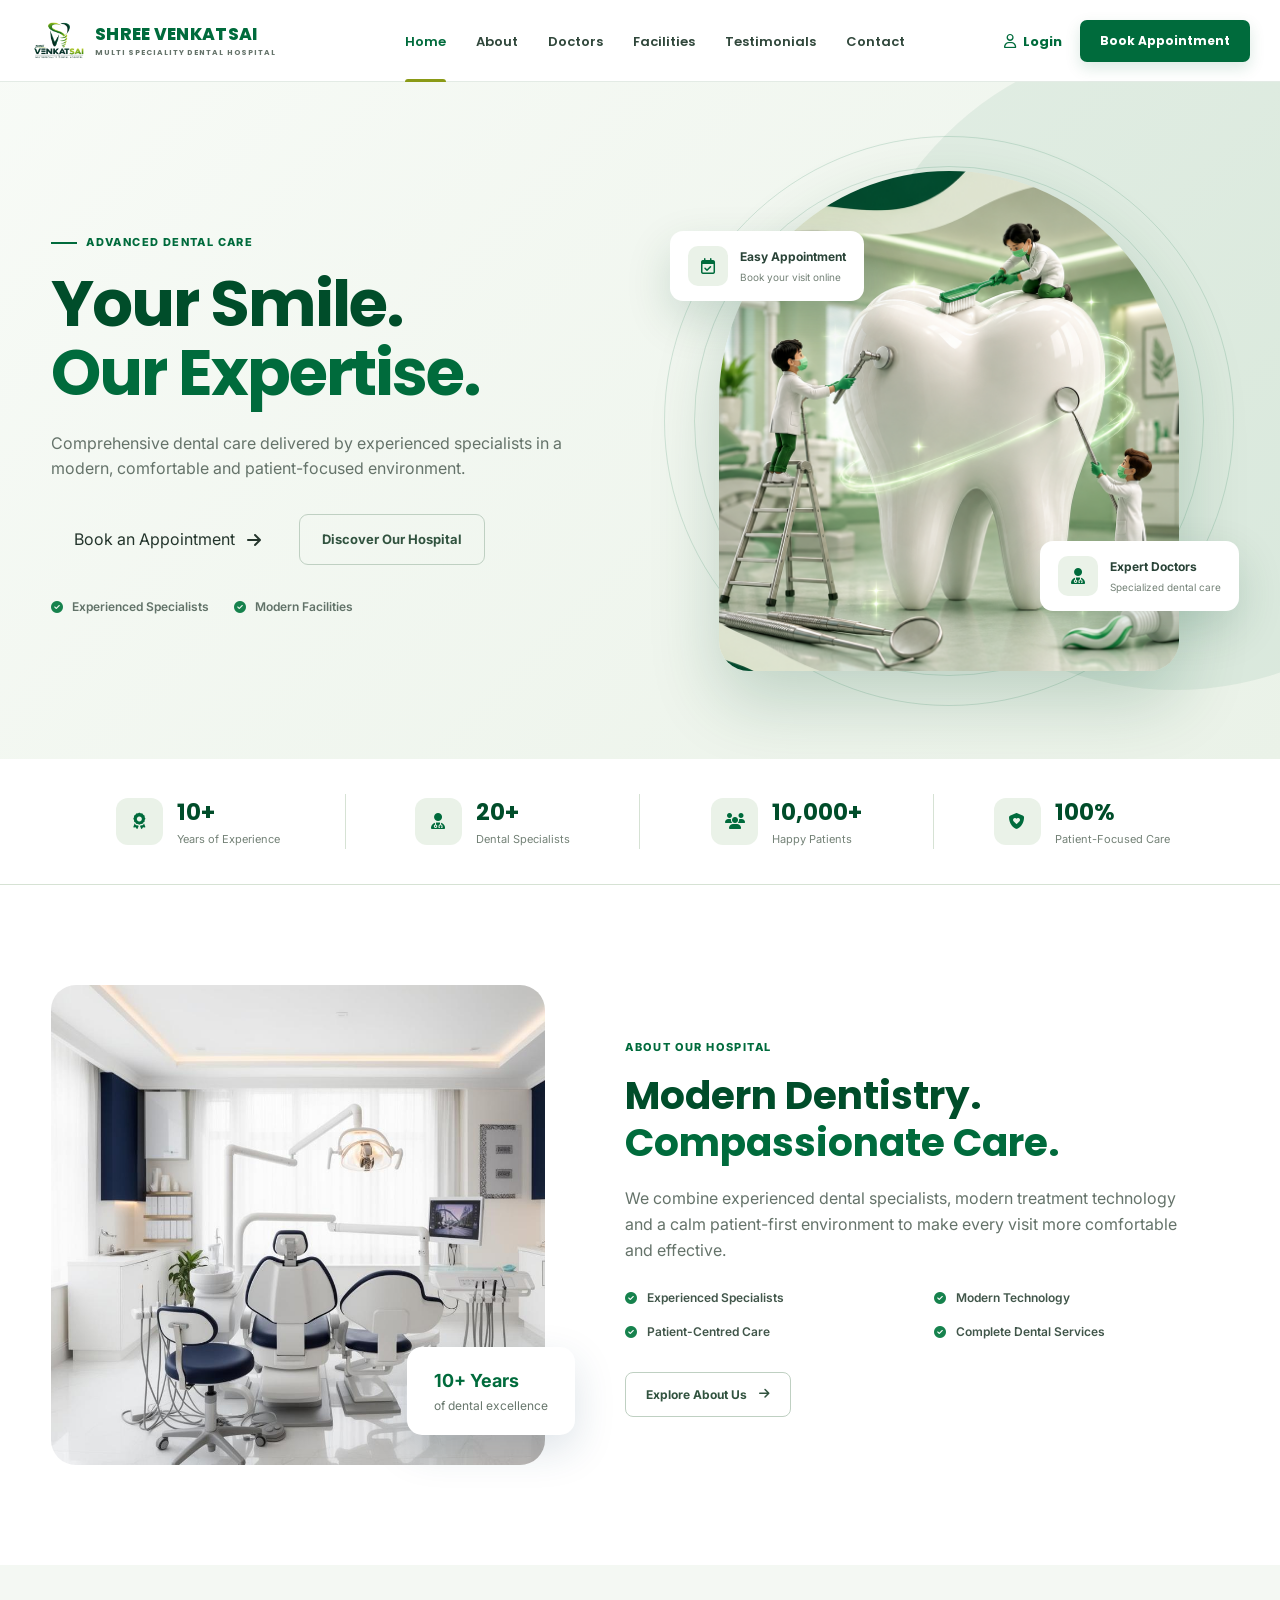
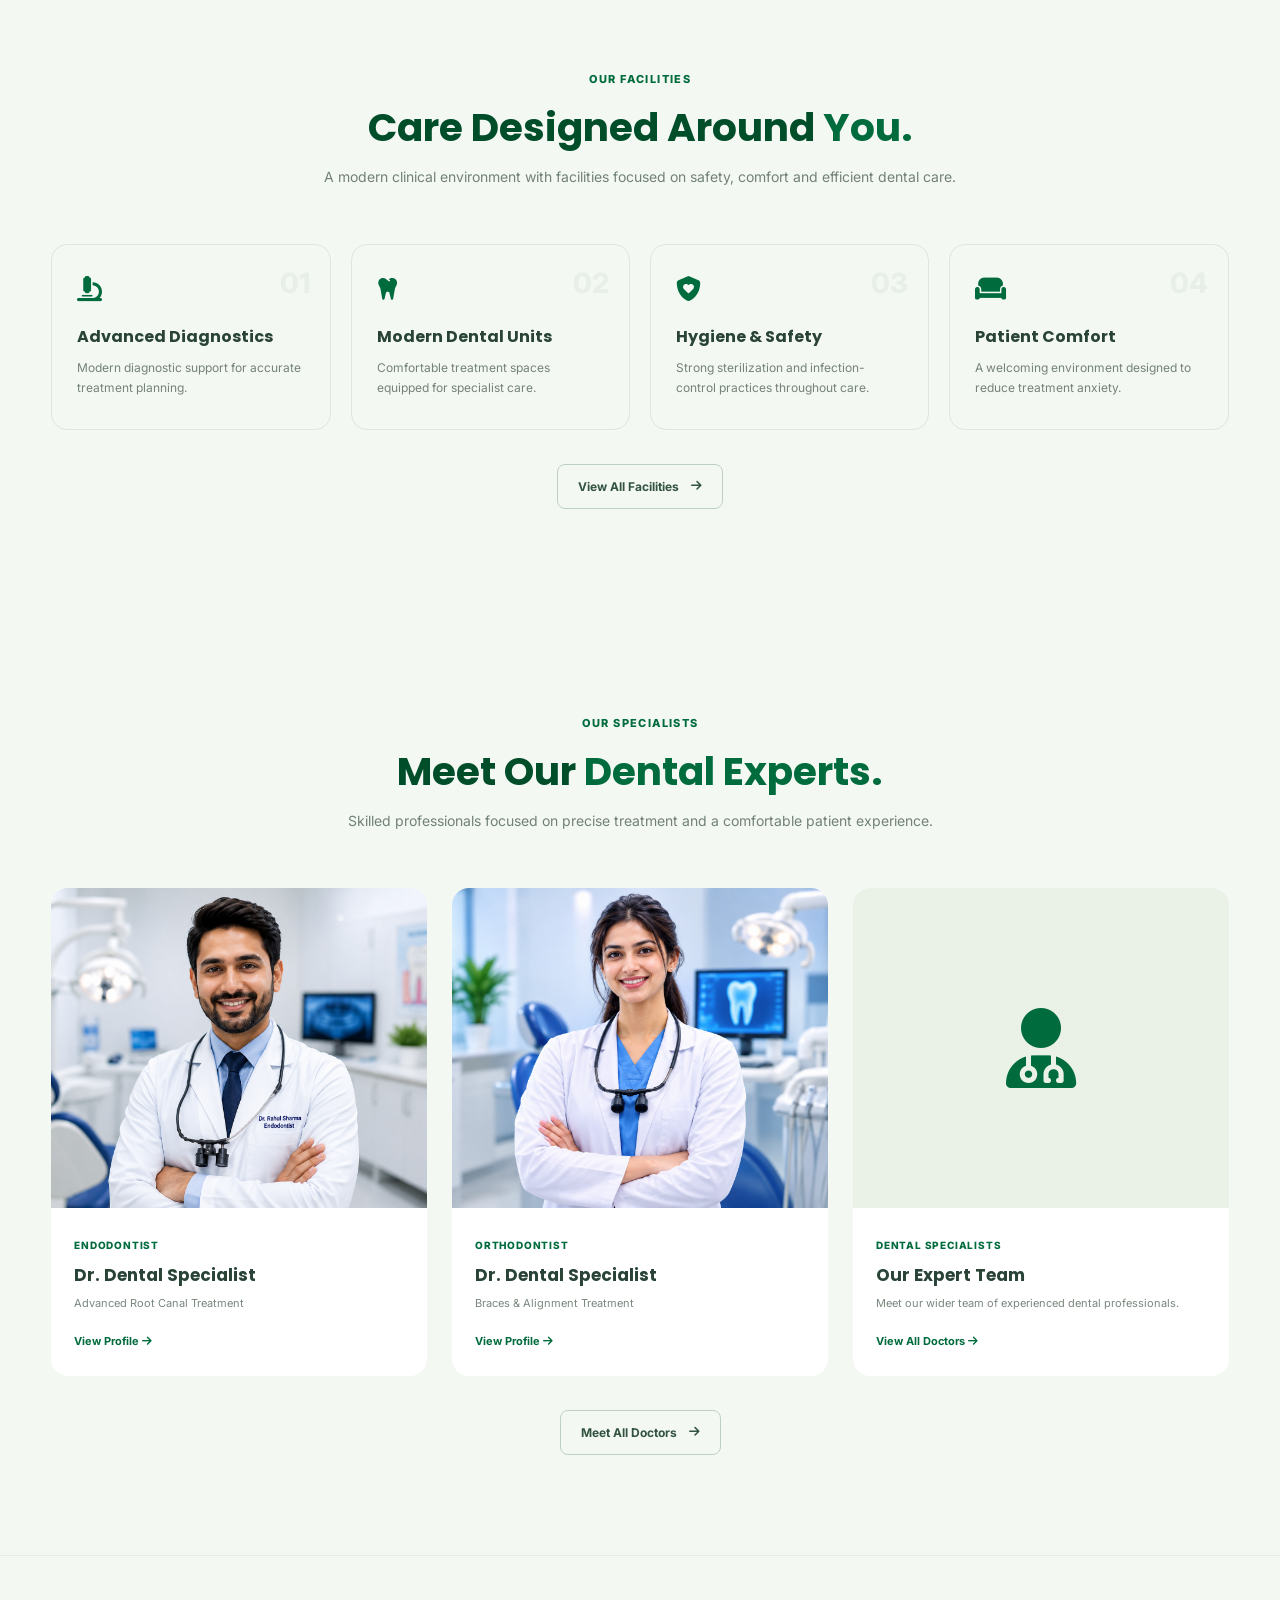
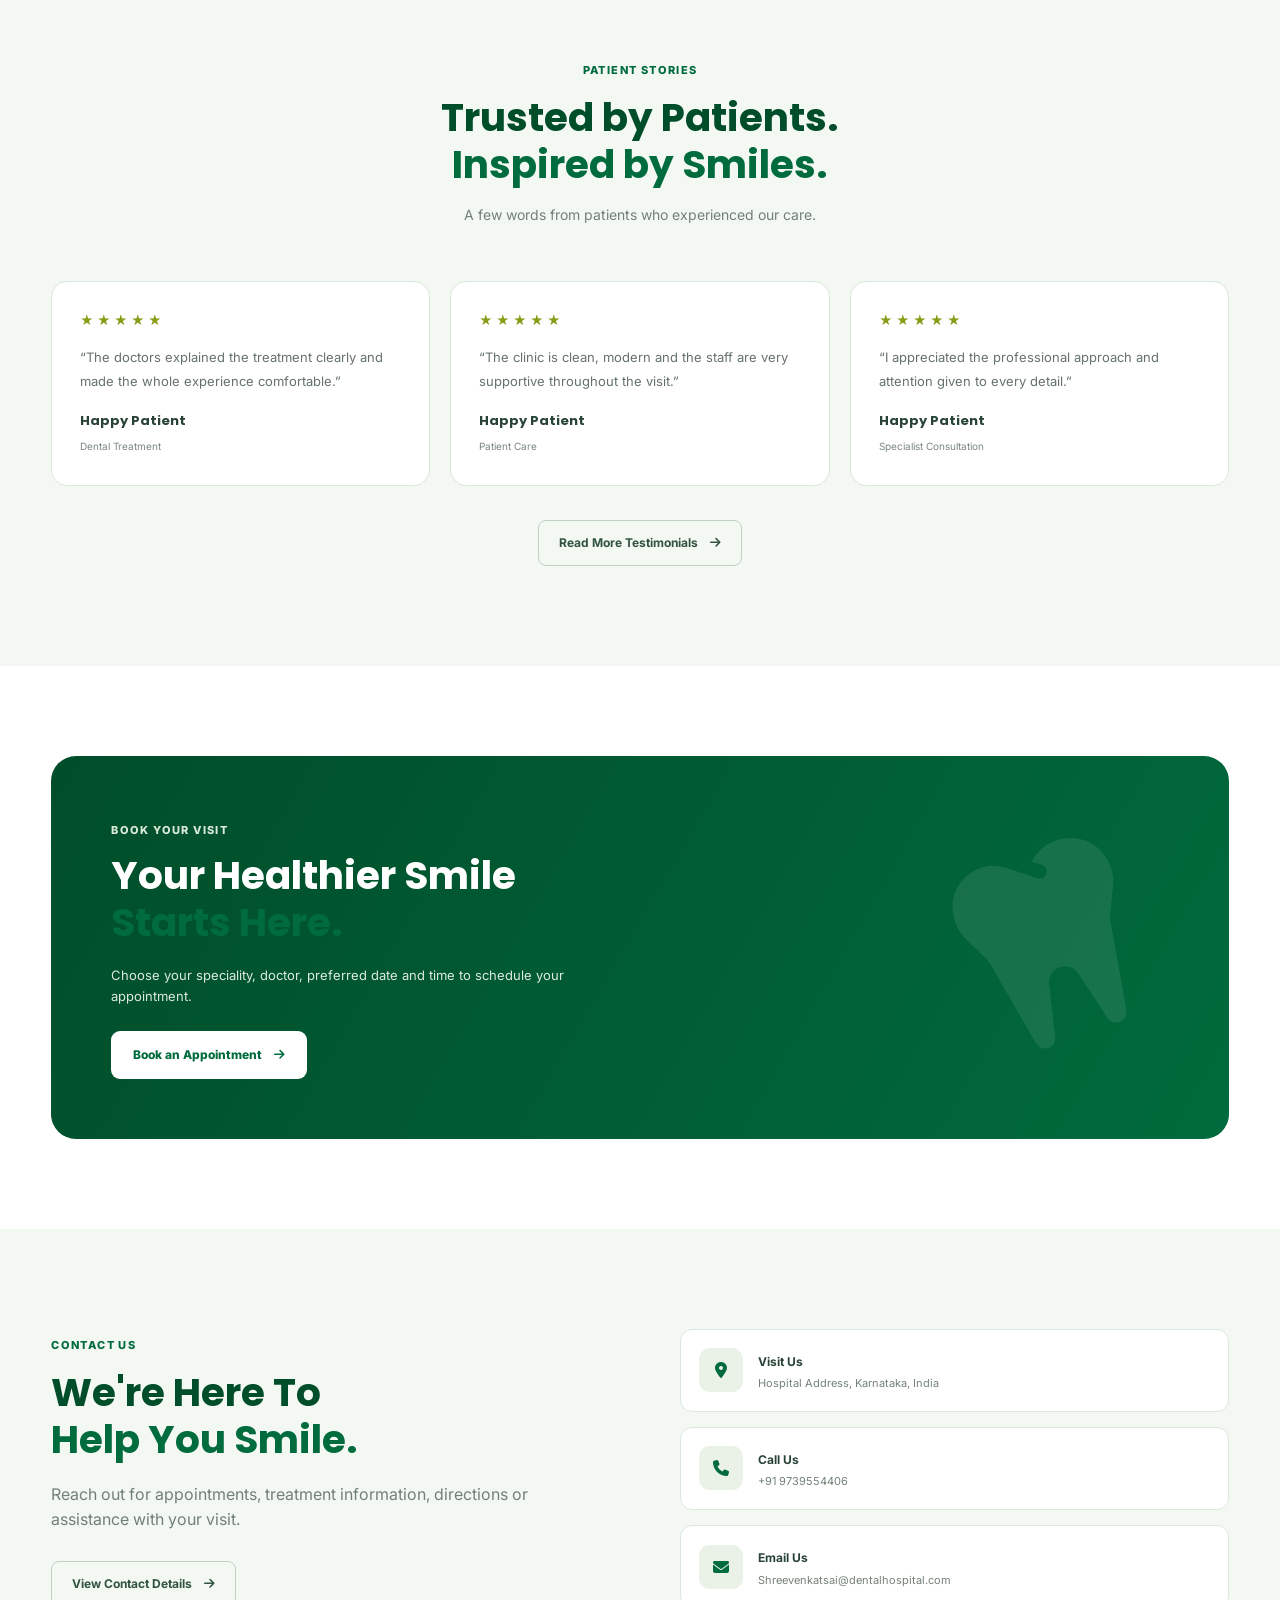
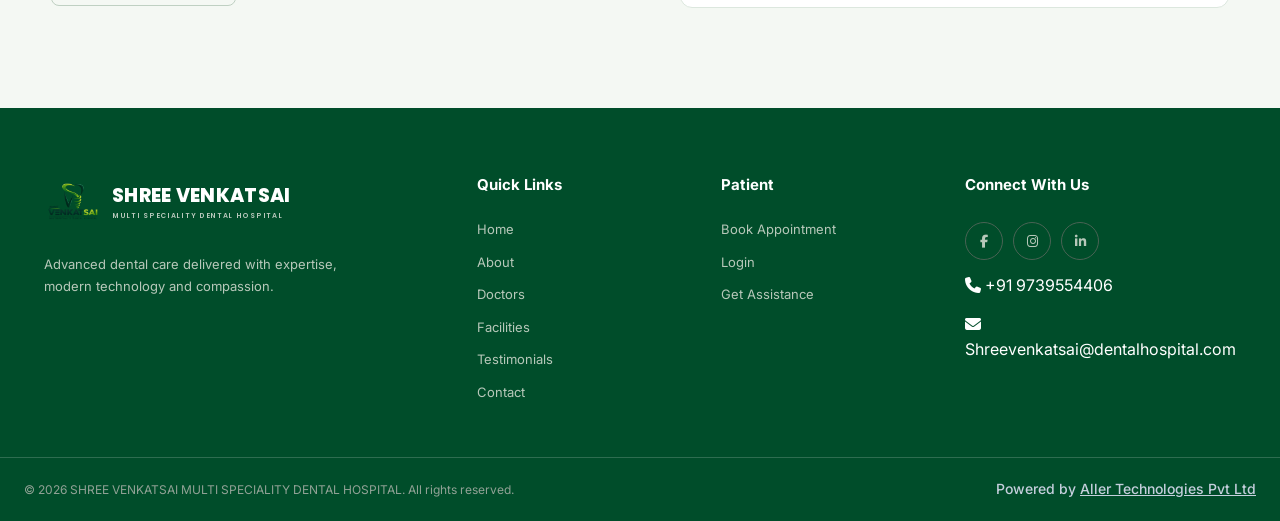
==== html/index.html @ 3d4d2334 "frontend" ====
<!DOCTYPE html>
<html lang="en">
<head>
    <meta charset="UTF-8">
    <meta name="viewport" content="width=device-width, initial-scale=1.0">
    <meta name="description" content="Shree Venkatsai Multi Speciality Dental Hospital — advanced, compassionate dental care for every smile.">
    <title>Home | Shree Venkatsai Multi Speciality Dental Hospital</title>
    <link rel="preconnect" href="https://fonts.googleapis.com">
    <link rel="preconnect" href="https://fonts.gstatic.com" crossorigin>
    <link href="https://fonts.googleapis.com/css2?family=Inter:wght@400;500;600;700;800&family=Poppins:wght@500;600;700;800&display=swap" rel="stylesheet">
    <link rel="stylesheet" href="https://cdnjs.cloudflare.com/ajax/libs/font-awesome/6.5.2/css/all.min.css">
    <link rel="stylesheet" href="../css/style.css">
    <link rel="stylesheet" href="../css/home-enhancements.css">
</head>
<body>
<header class="header" id="header">  
    <div class="container nav-container">
        <a href="index.html#home" class="logo" aria-label="Shree Venkatsai Dental Hospital home">
            <img src="../assets/logo.jpg" alt="Shree Venkatsai Multi Speciality Dental Hospital logo">
        </a>
        <div class="logo-text">
            <span>SHREE VENKATSAI</span>
            <small>MULTI SPECIALITY DENTAL HOSPITAL</small>
        </div>

        <nav class="navbar" id="navbar" aria-label="Main navigation">
            <a href="index.html#home" class="nav-link">Home</a>
            <a href="about.html" class="nav-link">About</a>
            <a href="doctors.html" class="nav-link">Doctors</a>
            <a href="facilities.html" class="nav-link">Facilities</a>
            <a href="testimonials.html" class="nav-link">Testimonials</a>
            <a href="contact.html" class="nav-link">Contact</a>
        </nav>

        <div class="nav-actions">
            <a href="../login page/login.html" class="patient-login">
                <i class="fa-regular fa-user"></i> Login
            </a>
            <a href="../book-appointment/book-appointment.html" class="nav-btn">Book Appointment</a>
        </div>

        <button class="menu-btn" id="menuBtn" type="button" aria-label="Open navigation menu" aria-expanded="false" aria-controls="navbar">
            <i class="fa-solid fa-bars"></i>
        </button>
    </div>
</header>

<main>
    <section class="hero" id="home">
        <div class="hero-background"></div>
        <div class="container hero-container">
            <div class="hero-content">
                <div class="hero-tag"><span></span> Advanced Dental Care</div>
                <h1>Your Smile.<br><span>Our Expertise.</span></h1>
                <p>Comprehensive dental care delivered by experienced specialists in a modern, comfortable and patient-focused environment.</p>
                <div class="hero-buttons">
                    <a href="../book-appointment/book-appointment.html" class="primary-btn">Book an Appointment <i class="fa-solid fa-arrow-right"></i></a>
                    <a href="about.html" class="secondary-btn">Discover Our Hospital</a>
                </div>
                <div class="hero-trust">
                    <div class="trust-item"><i class="fa-solid fa-circle-check"></i> Experienced Specialists</div>
                    <div class="trust-item"><i class="fa-solid fa-circle-check"></i> Modern Facilities</div>
                </div>
            </div>
            <div class="hero-visual">
                <div class="hero-image"><img src="../assets/dental-hero.jpg" alt="Modern dental care at Shree Venkatsai Dental Hospital"></div>
                <div class="floating-card appointment-card"><div class="floating-icon"><i class="fa-regular fa-calendar-check"></i></div><div><strong>Easy Appointment</strong><span>Book your visit online</span></div></div>
                <div class="floating-card specialist-card"><div class="doctor-mini"><i class="fa-solid fa-user-doctor"></i></div><div><strong>Expert Doctors</strong><span>Specialized dental care</span></div></div>
                <div class="hero-circle circle-one"></div><div class="hero-circle circle-two"></div>
            </div>
        </div>
    </section>

    <section class="stats" aria-label="Hospital highlights">
        <div class="container stats-container">
            <div class="stat-box"><div class="stat-icon"><i class="fa-solid fa-award"></i></div><div><h3><span class="counter" data-target="10">0</span>+</h3><p>Years of Experience</p></div></div>
            <div class="stat-box"><div class="stat-icon"><i class="fa-solid fa-user-doctor"></i></div><div><h3><span class="counter" data-target="20">0</span>+</h3><p>Dental Specialists</p></div></div>
            <div class="stat-box"><div class="stat-icon"><i class="fa-solid fa-users"></i></div><div><h3><span class="counter" data-target="10000">0</span>+</h3><p>Happy Patients</p></div></div>
            <div class="stat-box"><div class="stat-icon"><i class="fa-solid fa-shield-heart"></i></div><div><h3>100%</h3><p>Patient-Focused Care</p></div></div>
        </div>
    </section>

    <section class="section home-about-preview">
        <div class="container about-grid">
            <div class="about-image"><img src="../assets/dental-about.jpg" alt="Dental hospital care and treatment"><div class="experience-card"><strong>10+ Years</strong><span>of dental excellence</span></div></div>
            <div class="about-content">
                <span class="section-label">ABOUT OUR HOSPITAL</span>
                <h2>Modern Dentistry.<br><span>Compassionate Care.</span></h2>
                <p>We combine experienced dental specialists, modern treatment technology and a calm patient-first environment to make every visit more comfortable and effective.</p>
                <div class="about-points"><div><i class="fa-solid fa-circle-check"></i> Experienced Specialists</div><div><i class="fa-solid fa-circle-check"></i> Modern Technology</div><div><i class="fa-solid fa-circle-check"></i> Patient-Centred Care</div><div><i class="fa-solid fa-circle-check"></i> Complete Dental Services</div></div>
                <a href="about.html" class="outline-btn">Explore About Us <i class="fa-solid fa-arrow-right"></i></a>
            </div>
        </div>
    </section>

    <section class="section home-facilities-preview" id="facilities-preview">
        <div class="container">
            <div class="section-heading"><span class="section-label">OUR FACILITIES</span><h2>Care Designed Around <span>You.</span></h2><p>A modern clinical environment with facilities focused on safety, comfort and efficient dental care.</p></div>
            <div class="why-grid">
                <article class="why-card"><i class="fa-solid fa-microscope"></i><span class="why-number">01</span><h3>Advanced Diagnostics</h3><p>Modern diagnostic support for accurate treatment planning.</p></article>
                <article class="why-card"><i class="fa-solid fa-tooth"></i><span class="why-number">02</span><h3>Modern Dental Units</h3><p>Comfortable treatment spaces equipped for specialist care.</p></article>
                <article class="why-card"><i class="fa-solid fa-shield-heart"></i><span class="why-number">03</span><h3>Hygiene & Safety</h3><p>Strong sterilization and infection-control practices throughout care.</p></article>
                <article class="why-card"><i class="fa-solid fa-couch"></i><span class="why-number">04</span><h3>Patient Comfort</h3><p>A welcoming environment designed to reduce treatment anxiety.</p></article>
            </div>
            <div class="home-section-action"><a href="facilities.html" class="outline-btn">View All Facilities <i class="fa-solid fa-arrow-right"></i></a></div>
        </div>
    </section>

    <section class="section doctors" id="doctors">
        <div class="container">
            <div class="section-heading"><span class="section-label">OUR SPECIALISTS</span><h2>Meet Our <span>Dental Experts.</span></h2><p>Skilled professionals focused on precise treatment and a comfortable patient experience.</p></div>
            <div class="doctor-grid">
                <article class="doctor-card"><div class="doctor-image"><img src="../assets/doctor-1.jpg11.png" alt="Dental specialist"></div><div class="doctor-info"><span>Endodontist</span><h3>Dr. Dental Specialist</h3><p>Advanced Root Canal Treatment</p><a href="doctors.html">View Profile <i class="fa-solid fa-arrow-right"></i></a></div></article>
                <article class="doctor-card"><div class="doctor-image"><img src="../assets/doctor-22.jpg" alt="Orthodontic specialist"></div><div class="doctor-info"><span>Orthodontist</span><h3>Dr. Dental Specialist</h3><p>Braces & Alignment Treatment</p><a href="doctors.html">View Profile <i class="fa-solid fa-arrow-right"></i></a></div></article>
                <article class="doctor-card doctor-placeholder"><div class="placeholder-icon"><i class="fa-solid fa-user-doctor"></i></div><div class="doctor-info"><span>Dental Specialists</span><h3>Our Expert Team</h3><p>Meet our wider team of experienced dental professionals.</p><a href="doctors.html">View All Doctors <i class="fa-solid fa-arrow-right"></i></a></div></article>
            </div>
            <div class="home-section-action"><a href="doctors.html" class="outline-btn">Meet All Doctors <i class="fa-solid fa-arrow-right"></i></a></div>
        </div>
    </section>

    <section class="section home-testimonials-preview">
        <div class="container">
            <div class="section-heading"><span class="section-label">PATIENT STORIES</span><h2>Trusted by Patients.<br><span>Inspired by Smiles.</span></h2><p>A few words from patients who experienced our care.</p></div>
            <div class="testimonial-preview-grid">
                <article class="testimonial-preview-card"><div class="stars">★★★★★</div><p>“The doctors explained the treatment clearly and made the whole experience comfortable.”</p><strong>Happy Patient</strong><span>Dental Treatment</span></article>
                <article class="testimonial-preview-card"><div class="stars">★★★★★</div><p>“The clinic is clean, modern and the staff are very supportive throughout the visit.”</p><strong>Happy Patient</strong><span>Patient Care</span></article>
                <article class="testimonial-preview-card"><div class="stars">★★★★★</div><p>“I appreciated the professional approach and attention given to every detail.”</p><strong>Happy Patient</strong><span>Specialist Consultation</span></article>
            </div>
            <div class="home-section-action"><a href="testimonials.html" class="outline-btn">Read More Testimonials <i class="fa-solid fa-arrow-right"></i></a></div>
        </div>
    </section>

    <section class="appointment section">
        <div class="container"><div class="appointment-box"><div class="appointment-content"><span class="section-label">BOOK YOUR VISIT</span><h2>Your Healthier Smile<br><span>Starts Here.</span></h2><p>Choose your speciality, doctor, preferred date and time to schedule your appointment.</p><a href="../book-appointment/book-appointment.html" class="white-btn">Book an Appointment <i class="fa-solid fa-arrow-right"></i></a></div><div class="appointment-decoration"><i class="fa-solid fa-tooth"></i></div></div></div>
    </section>

    <section class="section contact" id="contact-preview">
        <div class="container contact-grid">
            <div><span class="section-label">CONTACT US</span><h2>We're Here To<br><span>Help You Smile.</span></h2><p>Reach out for appointments, treatment information, directions or assistance with your visit.</p><a href="contact.html" class="outline-btn contact-preview-btn">View Contact Details <i class="fa-solid fa-arrow-right"></i></a></div>
            <div class="contact-details">
                <div class="contact-item"><div class="contact-icon"><i class="fa-solid fa-location-dot"></i></div><div><strong>Visit Us</strong><p>Hospital Address, Karnataka, India</p></div></div>
                <div class="contact-item"><div class="contact-icon"><i class="fa-solid fa-phone"></i></div><div><strong>Call Us</strong><p>+91 9739554406</p></div></div>
                <div class="contact-item"><div class="contact-icon"><i class="fa-solid fa-envelope"></i></div><div><strong>Email Us</strong><p>Shreevenkatsai@dentalhospital.com</p></div></div>
            </div>
        </div>
    </section>
</main>
<footer class="footer">
    <div class="container footer-grid">
        <div class="footer-brand">
            <div class="logo footer-logo">
                <img src="../assets/logo.jpg" alt="Shree Venkatsai Dental Hospital logo">
                <div class="logo-text">
                    <span>SHREE VENKATSAI</span>
                    <small>MULTI SPECIALITY DENTAL HOSPITAL</small>
                </div>
            </div>
            <p>Advanced dental care delivered with expertise, modern technology and compassion.</p>
        </div>

        <div class="footer-links">
            <h4>Quick Links</h4>
            <a href="index.html#home">Home</a>
            <a href="about.html">About</a>
            <a href="doctors.html">Doctors</a>
            <a href="facilities.html">Facilities</a>
            <a href="testimonials.html">Testimonials</a>
            <a href="contact.html">Contact</a>
        </div>

        <div class="footer-links">
            <h4>Patient</h4>
            <a href="../book-appointment/book-appointment.html">Book Appointment</a>
            <a href="../login page/login.html">Login</a>
            <!-- <a href="../patient_index/patient_index.html">Patient Portal</a> -->
            <a href="contact.html">Get Assistance</a>
        </div>

        <div class="footer-links">
            <h4>Connect With Us</h4>
            <div class="social-links">
                <a href="https://www.facebook.com/DentalClinicGulbarga/" aria-label="Facebook"><i class="fa-brands fa-facebook-f"></i></a>
                <a href="#" aria-label="Instagram"><i class="fa-brands fa-instagram"></i></a>
                <a href="#" aria-label="LinkedIn"><i class="fa-brands fa-linkedin-in"></i></a>
            </div>
            <p class="footer-contact-note"><i class="fa-solid fa-phone"></i> +91 9739554406  </p>
            <p class="footer-contact-note"><i class="fa-solid fa-envelope"></i> Shreevenkatsai@dentalhospital.com</p>
        </div>
    </div>

    <div class="footer-bottom">
        <p>© 2026 SHREE VENKATSAI MULTI SPECIALITY DENTAL HOSPITAL. All rights reserved.</p>
        <span class="powered-by"> Powered by <a href="https://www.aller.in/" ><u>Aller Technologies Pvt Ltd</u></a>  </span>
    </div>
</footer>
<script src="../js/script.js"></script>
</body>
</html>
---- css/style.css ----
/* =====================================================
   ODSMART CLIENT BRAND COLORS
   Based on the supplied hospital brochure
===================================================== */

:root {
    --primary-green: #006B3C;
    --dark-green: #004D2A;
    --medium-green: #16824D;

    --olive-green: #8A9A16;
    --light-green: #B7CDB5;
    --mint-green: #EAF2E8;

    --maroon: #9E3A3A;
    --dark-maroon: #7F2E2E;

    --white: #FFFFFF;
    --off-white: #F8FBF7;

    --text-dark: #24352C;
    --text-gray: #65736A;
    --border-green: #D6E2D4;
}

/* =========================
   RESET
========================= */

* {
    margin: 0;
    padding: 0;
    box-sizing: border-box;
}

html {
    scroll-behavior: smooth;
}

body {
    font-family: "Inter", sans-serif;
    color: #24352C;
    background: #FFFFFF;
    line-height: 1.6;
}

a {
    text-decoration: none;
    color: inherit;
}

img {
    width: 100%;
    display: block;
}

.container {
    width: min(1180px, 92%);
    margin: auto;
}

.section {
    padding: 100px 0;
}

/* =====================================================
   COMMON HEADER / NAVBAR
   Keep this section identical across ALL pages.
===================================================== */

.header {
    position: fixed;
    top: 0;
    left: 0;
    width: 100%;
    height: 82px;
    background: #ffffff;
    border-bottom: 1px solid #e3ebe5;
    z-index: 1000;
    transition: box-shadow 0.3s ease;
}

.header.scrolled {
    box-shadow: 0 8px 30px rgba(0, 77, 42, 0.10);
}

.nav-container {
    width: min(1400px, 100%);
    height: 82px;
    margin: 0 auto;
    padding: 0 30px;
    display: flex;
    align-items: center;
}

.logo {
    display: flex;
    align-items: center;
    flex-shrink: 0;
    margin: 0;
    padding: 0;
    text-decoration: none;
}

.logo img {
    width: 58px;
    height: 58px;
    object-fit: contain;
    display: block;
    margin: 0;
    padding: 0;
}

.logo-icon {
    width: 45px;
    height: 45px;
    border-radius: 13px;
    background: var(--primary-green);
    color: var(--white);
    display: flex;
    align-items: center;
    justify-content: center;
    font-size: 22px;
}

.logo-text {
    display: flex;
    flex-direction: column;
    justify-content: center;
    flex-shrink: 0;
    margin: 0 0 0 7px;
    padding: 0;
    line-height: 1;
}

.logo-text span {
    display: block;
    margin: 0;
    padding: 0;
    font-family: "Poppins", sans-serif;
    font-size: 17px;
    font-weight: 800;
    line-height: 1.1;
    letter-spacing: 0.3px;
    color: var(--primary-green);
    white-space: nowrap;
}

.logo-text small {
    display: block;
    margin: 5px 0 0;
    padding: 0;
    font-family: "Poppins", sans-serif;
    font-size: 7.5px;
    font-weight: 700;
    line-height: 1;
    letter-spacing: 0.9px;
    color: var(--text-gray);
    white-space: nowrap;
}

.navbar {
    display: flex;
    align-items: center;
    justify-content: center;
    flex: 1;
    min-width: 0;
    gap: 30px;
    margin-left: 55px;
}

.nav-link {
    position: relative;
    display: inline-flex;
    align-items: center;
    justify-content: center;
    height: 82px;
    margin: 0;
    padding: 0;
    font-family: "Poppins", sans-serif;
    font-size: 13px;
    font-weight: 600;
    line-height: 1;
    color: #30473B;
    text-decoration: none;
    white-space: nowrap;
    transition: color 0.25s ease;
}

.nav-link:hover,
.nav-link.active {
    color: var(--primary-green);
}

.nav-link.active::after {
    content: "";
    position: absolute;
    left: 0;
    right: 0;
    bottom: 0;
    height: 3px;
    background: var(--olive-green);
    border-radius: 5px 5px 0 0;
}

.nav-actions {
    display: flex;
    align-items: center;
    flex-shrink: 0;
    gap: 18px;
    margin-left: 25px;
}

.patient-login {
    display: inline-flex;
    align-items: center;
    justify-content: center;
    gap: 7px;
    margin: 0;
    padding: 0;
    font-family: "Poppins", sans-serif;
    font-size: 13px;
    font-weight: 700;
    line-height: 1;
    color: var(--primary-green);
    text-decoration: none;
    white-space: nowrap;
    transition: color 0.25s ease;
}

.patient-login i {
    margin: 0;
    font-size: 14px;
}

.patient-login:hover {
    color: var(--dark-green);
}

.nav-btn {
    display: inline-flex;
    align-items: center;
    justify-content: center;
    min-height: 42px;
    padding: 0 20px;
    border: none;
    border-radius: 7px;
    background: var(--primary-green);
    color: var(--white);
    font-family: "Poppins", sans-serif;
    font-size: 12px;
    font-weight: 700;
    line-height: 1;
    text-decoration: none;
    white-space: nowrap;
    transition: all 0.3s ease;
    box-shadow: 0 6px 15px rgba(0, 107, 60, 0.15);
}

.nav-btn:hover {
    background: var(--dark-green);
    color: var(--white);
    transform: translateY(-2px);
    box-shadow: 0 9px 20px rgba(0, 77, 42, 0.20);
}

.menu-btn {
    display: none;
    width: 42px;
    height: 42px;
    margin-left: auto;
    padding: 0;
    border: none;
    background: transparent;
    color: var(--dark-green);
    font-size: 22px;
    cursor: pointer;
}

@media (max-width: 1150px) {
    .navbar {
        gap: 20px;
        margin-left: 30px;
    }

    .nav-actions {
        gap: 12px;
        margin-left: 15px;
    }

    .nav-btn {
        padding: 0 15px;
    }
}

@media (max-width: 1050px) {
    .navbar {
        gap: 15px;
    }

    .nav-actions {
        gap: 10px;
    }

    .patient-login {
        display: none;
    }
}

@media (max-width: 850px) {
    .navbar,
    .nav-actions {
        display: none;
    }

    .menu-btn {
        display: flex;
        align-items: center;
        justify-content: center;
    }

    .navbar.mobile-open {
        position: absolute;
        top: 82px;
        left: 0;
        width: 100%;
        padding: 25px;
        display: flex;
        flex-direction: column;
        align-items: center;
        gap: 0;
        margin: 0;
        background: #ffffff;
        border-top: 1px solid var(--border-green);
        box-shadow: 0 15px 30px rgba(0, 0, 0, 0.08);
    }

    .navbar.mobile-open .nav-link {
        width: 100%;
        height: 48px;
        justify-content: center;
    }
}

/* =========================
   HERO
========================= */

.hero {
    position: relative;
    min-height: 760px;
    padding-top: 82px;
    overflow: hidden;
    background: linear-gradient(135deg, #F8FBF7 0%, #EAF2E8 100%);
}

.hero-background {
    position: absolute;
    width: 650px;
    height: 650px;
    right: -220px;
    top: 40px;
    border-radius: 50%;
    background: rgba(0,107,60,.07);
}

.hero-container {
    min-height: 678px;
    display: grid;
    grid-template-columns: 1fr 1fr;
    align-items: center;
    gap: 60px;
}

.hero-tag,
.section-label {
    display: inline-flex;
    align-items: center;
    gap: 9px;
    color: #006B3C;
    font-size: 11px;
    font-weight: 800;
    letter-spacing: 1.4px;
    text-transform: uppercase;
}

.hero-tag span {
    width: 26px;
    height: 2px;
    background: #006B3C;
}

.hero-content h1 {
    margin-top: 18px;
    font-family: "Poppins", sans-serif;
    font-size: clamp(46px, 5vw, 70px);
    line-height: 1.08;
    color: #004D2A;
    letter-spacing: -2px;
}

.hero-content h1 span,
.section-heading h2 span,
.about-content h2 span,
.contact h2 span,
.appointment-content h2 span {
    color: #006B3C;
}

.hero-content > p {
    max-width: 570px;
    margin-top: 23px;
    color: #65736A;
    font-size: 16px;
}

.hero-buttons {
    display: flex;
    align-items: center;
    gap: 15px;
    margin-top: 30px;
}

.primary-btn {
    display: inline-flex;
    align-items: center;
    gap: 12px;
    padding: 15px 23px;
}

.secondary-btn {
    border: 1px solid #C9D8C8;
    border-radius: 9px;
    padding: 14px 22px;
    color: #31533F;
    font-size: 13px;
    font-weight: 700;
    transition: .3s;
}

.secondary-btn:hover {
    border-color: #006B3C;
    color: #006B3C;
}

.hero-trust {
    display: flex;
    gap: 25px;
    margin-top: 30px;
}

.trust-item {
    color: #617268;
    font-size: 12px;
    font-weight: 600;
}

.trust-item i {
    color: #16824D;
    margin-right: 6px;
}


/* HERO IMAGE */

.hero-visual {
    position: relative;
    height: 550px;
    display: flex;
    align-items: center;
    justify-content: center;
}

.hero-image {
    position: relative;
    width: 460px;
    height: 500px;
    border-radius: 230px 230px 30px 30px;
    overflow: hidden;
    box-shadow: 0 30px 70px rgba(0,77,42,.20);
    z-index: 3;
}

.hero-image img {
    height: 100%;
    object-fit: cover;
}

.floating-card {
    position: absolute;
    z-index: 5;
    display: flex;
    align-items: center;
    gap: 12px;
    padding: 15px 18px;
    background: white;
    border-radius: 13px;
    box-shadow: 0 18px 45px rgba(0,77,42,.16);
}

.floating-card strong,
.floating-card span {
    display: block;
}

.floating-card strong {
    font-size: 12px;
    color: #294337;
}

.floating-card span {
    font-size: 10px;
    color: #748277;
    margin-top: 2px;
}

.appointment-card {
    top: 85px;
    left: 0;
}

.specialist-card {
    right: -10px;
    bottom: 85px;
}

.floating-icon,
.doctor-mini {
    width: 40px;
    height: 40px;
    border-radius: 10px;
    display: flex;
    align-items: center;
    justify-content: center;
    background: #EAF2E8;
    color: #006B3C;
}

.hero-circle {
    position: absolute;
    border-radius: 50%;
    border: 1px solid rgba(0,107,60,.15);
}

.circle-one {
    width: 510px;
    height: 510px;
}

.circle-two {
    width: 570px;
    height: 570px;
}


/* =========================
   STATS
========================= */

.stats {
    position: relative;
    z-index: 10;
    margin-top: -1px;
    background: white;
    border-bottom: 1px solid #E4EDE5;
}

.stats-container {
    min-height: 125px;
    display: grid;
    grid-template-columns: repeat(4,1fr);
    align-items: center;
}

.stat-box {
    display: flex;
    align-items: center;
    justify-content: center;
    gap: 14px;
    border-right: 1px solid #E4EDE5;
}

.stat-box:last-child {
    border-right: 0;
}

.stat-icon {
    width: 47px;
    height: 47px;
    border-radius: 12px;
    background: #EAF2E8;
    color: #006B3C;
    display: flex;
    align-items: center;
    justify-content: center;
}

.stat-box h3 {
    font-family: "Poppins", sans-serif;
    color: #004D2A;
    font-size: 23px;
}

.stat-box p {
    font-size: 11px;
    color: #748277;
}


/* =========================
   ABOUT
========================= */

.about-grid {
    display: grid;
    grid-template-columns: .9fr 1.1fr;
    align-items: center;
    gap: 80px;
}

.about-image {
    position: relative;
}

.about-image > img {
    height: 480px;
    object-fit: cover;
    border-radius: 25px;
}

.experience-card {
    position: absolute;
    right: -30px;
    bottom: 30px;
    padding: 20px 27px;
    background: white;
    border-radius: 15px;
    box-shadow: 0 15px 40px rgba(26,65,100,.15);
}

.experience-card strong,
.experience-card span {
    display: block;
}

.experience-card strong {
    color: #006B3C;
    font-size: 18px;
}

.experience-card span {
    font-size: 12px;
    color: #68776D;
}

.about-content h2,
.section-heading h2,
.contact h2 {
    margin-top: 14px;
    font-family: "Poppins", sans-serif;
    font-size: 39px;
    line-height: 1.2;
    color: #004D2A;
}

.about-content > p {
    margin-top: 20px;
    color: #65736A;
    max-width: 570px;
}

.about-points {
    display: grid;
    grid-template-columns: 1fr 1fr;
    gap: 15px;
    margin: 25px 0 30px;
}

.about-points div {
    color: #41564A;
    font-size: 12px;
    font-weight: 600;
}

.about-points i {
    color: #16824D;
    margin-right: 7px;
}

.outline-btn {
    display: inline-flex;
    align-items: center;
    gap: 12px;
    border: 1px solid #BFD0C2;
    border-radius: 8px;
    padding: 12px 20px;
    color: #31533F;
    font-size: 12px;
    font-weight: 700;
}


/* =========================
   SECTION HEADING
========================= */

.section-heading {
    text-align: center;
    max-width: 650px;
    margin: 0 auto 55px;
}

.section-heading p {
    margin-top: 15px;
    color: #718078;
    font-size: 14px;
}


/* =========================
   SPECIALITIES
========================= */

.specialities {
    background: #F4F8F3;
}

.speciality-grid {
    display: grid;
    grid-template-columns: repeat(3,1fr);
    gap: 20px;
}

.speciality-card {
    padding: 28px;
    background: white;
    border: 1px solid #DCE7DE;
    border-radius: 16px;
    transition: .3s;
}

.speciality-card:hover,
.why-card:hover,
.doctor-card:hover {
    transform: translateY(-7px);
    box-shadow: 0 20px 45px rgba(0,77,42,.10);
}

.speciality-card.featured {
    border-top: 3px solid #006B3C;
}

.speciality-icon {
    width: 52px;
    height: 52px;
    display: flex;
    align-items: center;
    justify-content: center;
    border-radius: 13px;
    background: #EAF2E8;
    color: #006B3C;
    font-size: 20px;
    margin-bottom: 20px;
}

.speciality-card h3 {
    color: #294337;
    font-family: "Poppins", sans-serif;
    font-size: 17px;
}

.speciality-card p {
    margin: 9px 0 18px;
    color: #748277;
    font-size: 12px;
}

.speciality-card a,
.doctor-info a {
    color: #006B3C;
    font-size: 11px;
    font-weight: 700;
}


/* =========================
   WHY US
========================= */

.why-grid {
    display: grid;
    grid-template-columns: repeat(4,1fr);
    gap: 20px;
}

.why-card {
    position: relative;
    padding: 32px 25px;
    border: 1px solid #DCE7DE;
    border-radius: 16px;
    transition: .3s;
    overflow: hidden;
}

.why-card > i {
    color: #006B3C;
    font-size: 25px;
    margin-bottom: 22px;
}

.why-number {
    position: absolute;
    right: 20px;
    top: 16px;
    color: #E8EFE8;
    font-size: 28px;
    font-weight: 800;
}

.why-card h3 {
    font-family: "Poppins", sans-serif;
    color: #294337;
    font-size: 16px;
}

.why-card p {
    margin-top: 9px;
    color: #748277;
    font-size: 12px;
}


/* =========================
   DOCTORS
========================= */

.doctors {
    background: #F4F8F3;
}

.doctor-grid {
    display: grid;
    grid-template-columns: repeat(3,1fr);
    gap: 25px;
}

.doctor-card {
    background: white;
    border-radius: 17px;
    overflow: hidden;
    transition: .3s;
}

.doctor-image {
    position: relative;
    height: 320px;
    overflow: hidden;
}

.doctor-image img {
    height: 100%;
    object-fit: cover;
}

.doctor-social {
    position: absolute;
    right: 15px;
    bottom: 15px;
    display: flex;
    gap: 6px;
}

.doctor-social a {
    width: 33px;
    height: 33px;
    border-radius: 50%;
    display: flex;
    align-items: center;
    justify-content: center;
    background: white;
    color: #006B3C;
    font-size: 11px;
}

.doctor-info {
    padding: 23px;
}

.doctor-info span {
    color: #006B3C;
    font-size: 10px;
    font-weight: 800;
    text-transform: uppercase;
    letter-spacing: .8px;
}

.doctor-info h3 {
    margin-top: 6px;
    color: #294337;
    font-family: "Poppins", sans-serif;
    font-size: 17px;
}

.doctor-info p {
    margin: 5px 0 15px;
    color: #7A877D;
    font-size: 11px;
}

.doctor-placeholder {
    display: flex;
    flex-direction: column;
}

.placeholder-icon {
    height: 320px;
    background: #EAF2E8;
    display: flex;
    align-items: center;
    justify-content: center;
    color: #006B3C;
    font-size: 80px;
}


/* =========================
   APPOINTMENT
========================= */

.appointment {
    padding: 90px 0;
}

.appointment-box {
    position: relative;
    min-height: 330px;
    overflow: hidden;
    border-radius: 25px;
    padding: 60px;
    display: flex;
    align-items: center;
    background: linear-gradient(120deg,#004D2A,#006B3C);
}

.appointment-content {
    position: relative;
    z-index: 2;
    max-width: 650px;
}

.appointment-content .section-label {
    color: #D9EAD9;
}

.appointment-content h2 {
    margin-top: 12px;
    font-family: "Poppins", sans-serif;
    color: white;
    font-size: 39px;
    line-height: 1.2;
}

.appointment-content h2 span {
    color: #CFE2CF;
}

.appointment-content p {
    margin: 18px 0 25px;
    color: #DDEBDD;
    font-size: 13px;
    max-width: 500px;
}

.white-btn {
    display: inline-flex;
    align-items: center;
    gap: 12px;
    background: white;
    color: #006B3C;
    padding: 14px 22px;
    border-radius: 9px;
    font-size: 12px;
    font-weight: 800;
}

.appointment-decoration {
    position: absolute;
    right: 80px;
    font-size: 220px;
    color: rgba(255,255,255,.09);
    transform: rotate(-20deg);
}


/* =========================
   CONTACT
========================= */

.contact {
    background: #F4F8F3;
}

.contact-grid {
    display: grid;
    grid-template-columns: 1fr 1fr;
    gap: 80px;
    align-items: center;
}

.contact > .container > div:first-child p {
    margin-top: 18px;
    color: #718078;
    max-width: 500px;
}

.contact-details {
    display: grid;
    gap: 15px;
}

.contact-item {
    display: flex;
    gap: 15px;
    align-items: center;
    background: white;
    padding: 18px;
    border-radius: 12px;
    border: 1px solid #DCE7DE;
}

.contact-icon {
    width: 44px;
    height: 44px;
    border-radius: 11px;
    background: #EAF2E8;
    color: #006B3C;
    display: flex;
    align-items: center;
    justify-content: center;
}

.contact-item strong {
    font-size: 12px;
    color: #294337;
}

.contact-item p {
    margin-top: 2px;
    font-size: 11px;
    color: #748277;
}



/* =====================================================
   FOOTER
===================================================== */

.footer {
    background: #004D2A;
    color: #FFFFFF;
    padding-top: 65px;
}


/* Main Footer Container */

.footer-grid {
    width: 100%;
    max-width: 1240px;

    margin: 0 auto;

    padding: 0 24px 55px;

    display: grid;

    grid-template-columns: 2fr 1fr 1fr 1fr;

    gap: 55px;

    box-sizing: border-box;
}

/* ================================
   FOOTER BOTTOM
================================ */

.footer-bottom {
    display: flex;
    justify-content: space-between;
    align-items: center;
    gap: 20px;
    padding: 22px 0;
    border-top: 1px solid rgba(255, 255, 255, 0.10);
}

.footer-bottom p {
    margin: 0;
    font-size: 14px;
    color: #c5cfdd;
}

/* Powered By */

.powered-by {
    color: #c5cfdd;
    text-decoration: none;
    font-size: 14px;
    font-weight: 500;
    transition: all 0.3s ease;
}

.powered-by:hover {
    color: #0bb5b5;
}

/* =====================================================
   FOOTER BRAND
===================================================== */

.footer-brand {
    display: flex;
    flex-direction: column;
    align-items: flex-start;
}


/* Footer Logo */

.footer-logo {
    display: flex;
    align-items: center;

    text-decoration: none;
}


/* Actual ODSmart Logo */

.footer-logo img {
    width: 58px;
    height: 58px;

    object-fit: contain;

    display: block;
}


/* Logo Text */

.footer-logo .logo-text {
    margin-left: 10px;

    display: flex;
    flex-direction: column;
}

.footer-logo .logo-text span {
    color: #FFFFFF;

    font-size: 19px;

    font-weight: 800;

    line-height: 1.1;
}

.footer-logo .logo-text small {
    color: #B8C8BC;

    font-size: 7px;

    font-weight: 600;

    letter-spacing: 0.7px;

    margin-top: 5px;

    white-space: nowrap;
}


/* Footer Description */

.footer-brand > p {
    max-width: 320px;

    margin-top: 22px;

    color: #B7C8BA;

    font-size: 13px;

    line-height: 1.7;
}


/* =====================================================
   FOOTER LINKS
===================================================== */

.footer-links {
    display: flex;

    flex-direction: column;

    align-items: flex-start;

    gap: 13px;
}

.footer-links h4 {
    margin: 0 0 10px;

    color: #FFFFFF;

    font-size: 15px;

    font-weight: 700;
}

.footer-links a {
    color: #B7C8BA;

    font-size: 13px;

    line-height: 1.5;

    text-decoration: none;

    transition: all 0.25s ease;
}

.footer-links a:hover {
    color: #FFFFFF;

    transform: translateX(3px);
}


/* =====================================================
   SOCIAL LINKS
===================================================== */

.social-links {
    display: flex;

    align-items: center;

    gap: 10px;

    margin-top: 2px;
}

.social-links a {
    width: 38px;
    height: 38px;

    padding: 0;

    border: 1px solid #496354;

    border-radius: 50%;

    display: flex;

    align-items: center;
    justify-content: center;

    color: #B7C8BA;

    transition: all 0.25s ease;
}

.social-links a:hover {
    color: #FFFFFF;

    background: #16824D;

    border-color: #16824D;

    transform: translateY(-3px);
}


/* =====================================================
   FOOTER BOTTOM
===================================================== */

.footer-bottom {
    width: 100%;

    border-top: 1px solid #31513F;

    padding: 20px 24px;

    box-sizing: border-box;

    text-align: center;
}

.footer-bottom p {
    margin: 0;

    color: #91A296;

    font-size: 12px;

    line-height: 1.6;
}


/* =====================================================
   TABLET
===================================================== */

@media (max-width: 900px) {

    .footer-grid {
        grid-template-columns: 1.5fr 1fr 1fr;

        gap: 40px;
    }

    .footer-brand {
        grid-column: 1 / -1;
    }

}


/* =====================================================
   MOBILE
===================================================== */

@media (max-width: 600px) {

    .footer {
        padding-top: 45px;
    }

    .footer-grid {
        grid-template-columns: 1fr;

        gap: 35px;

        padding: 0 22px 40px;
    }

    .footer-brand {
        grid-column: auto;
    }

    .footer-brand > p {
        max-width: 100%;
    }

    .footer-links {
        align-items: flex-start;
    }

    .footer-bottom {
        padding: 18px 20px;
    }

    .footer-bottom p {
        font-size: 11px;
    }

}

/* =========================
   RESPONSIVE
========================= */

@media (max-width: 1050px) {

    .navbar {
        gap: 15px;
    }

    .nav-actions {
        gap: 10px;
    }

    .patient-login {
        display: none;
    }

    .hero-container {
        gap: 30px;
    }

    .hero-image {
        width: 390px;
    }

    .speciality-grid {
        grid-template-columns: repeat(2,1fr);
    }

    .why-grid {
        grid-template-columns: repeat(2,1fr);
    }

}


@media (max-width: 850px) {

    .navbar,
    .nav-actions {
        display: none;
    }

    .menu-btn {
        display: block;
    }

    .navbar.mobile-open {
        position: absolute;
        top: 82px;
        left: 0;
        width: 100%;
        padding: 25px;
        display: flex;
        flex-direction: column;
        background: white;
        border-top: 1px solid #E4EDE5;
        box-shadow: 0 15px 30px rgba(0,0,0,.08);
    }

    .hero-container {
        grid-template-columns: 1fr;
        padding: 70px 0;
    }

    .hero {
        min-height: auto;
    }

    .hero-content {
        text-align: center;
    }

    .hero-content > p {
        margin-left: auto;
        margin-right: auto;
    }

    .hero-buttons,
    .hero-trust {
        justify-content: center;
    }

    .hero-visual {
        height: 500px;
    }

    .stats-container {
        grid-template-columns: repeat(2,1fr);
        padding: 25px 0;
        gap: 20px;
    }

    .stat-box {
        border-right: 0;
    }

    .about-grid,
    .contact-grid {
        grid-template-columns: 1fr;
        gap: 45px;
    }

    .doctor-grid {
        grid-template-columns: 1fr 1fr;
    }

    .footer-grid {
        grid-template-columns: 1fr 1fr;
    }

}


@media (max-width: 600px) {

    .section {
        padding: 70px 0;
    }

    .hero-content h1 {
        font-size: 43px;
    }

    .hero-buttons {
        flex-direction: column;
    }

    .hero-buttons a {
        width: 100%;
        justify-content: center;
        text-align: center;
    }

    .hero-visual {
        height: 420px;
    }

    .hero-image {
        width: 290px;
        height: 390px;
    }

    .appointment-card {
        left: 0;
        top: 40px;
    }

    .specialist-card {
        right: 0;
        bottom: 40px;
    }

    .stats-container {
        grid-template-columns: 1fr 1fr;
    }

    .about-points {
        grid-template-columns: 1fr;
    }

    .speciality-grid,
    .why-grid,
    .doctor-grid {
        grid-template-columns: 1fr;
    }

    .about-content h2,
    .section-heading h2,
    .contact h2 {
        font-size: 30px;
    }

    .appointment-box {
        padding: 40px 25px;
    }

    .appointment-content h2 {
        font-size: 30px;
    }

    .appointment-decoration {
        right: -30px;
        font-size: 150px;
    }

    .footer-grid {
        grid-template-columns: 1fr;
        gap: 35px;
    }

}

/* =====================================================
   ODSMART FINAL THEME OVERRIDES
   Keep these at the bottom of style.css
===================================================== */

body {
    color: var(--text-dark);
    background: var(--white);
}

.hero {
    background: linear-gradient(135deg, #F8FBF7 0%, #EAF2E8 100%);
}

.hero-background {
    background: rgba(0, 107, 60, 0.07);
}

.hero-tag,
.section-label {
    color: var(--primary-green);
}

.hero-tag span {
    background: var(--primary-green);
}

.hero-content h1 {
    color: var(--dark-green);
}

.hero-content h1 span,
.section-heading h2 span,
.about-content h2 span,
.contact h2 span,
.appointment-content h2 span {
    color: var(--primary-green);
}

.secondary-btn {
    border-color: #BFD0C2;
    color: #31533F;
}

.secondary-btn:hover {
    border-color: var(--primary-green);
    color: var(--primary-green);
}

.trust-item i {
    color: var(--medium-green);
}

.floating-icon,
.doctor-mini {
    background: var(--mint-green);
    color: var(--primary-green);
}

.hero-circle {
    border-color: rgba(0, 107, 60, 0.15);
}

.stats {
    border-bottom-color: var(--border-green);
}

.stat-box {
    border-right-color: var(--border-green);
}

.stat-icon {
    background: var(--mint-green);
    color: var(--primary-green);
}

.stat-box h3 {
    color: var(--dark-green);
}

.about-image .experience-card strong {
    color: var(--primary-green);
}

.about-content h2,
.section-heading h2,
.contact h2 {
    color: var(--dark-green);
}

.about-points i {
    color: var(--medium-green);
}

.outline-btn {
    border-color: #BFD0C2;
    color: #31533F;
}

.specialities,
.doctors,
.contact {
    background: #F4F8F3;
}

.speciality-card,
.doctor-card,
.contact-item {
    border-color: #DCE7DE;
}

.speciality-card.featured {
    border-top-color: var(--primary-green);
}

.speciality-icon,
.contact-icon {
    background: var(--mint-green);
    color: var(--primary-green);
}

.speciality-card h3,
.doctor-info h3,
.contact-item strong,
.why-card h3 {
    color: #294337;
}

.speciality-card a,
.doctor-info a {
    color: var(--primary-green);
}

.why-card {
    border-color: #DCE7DE;
}

.why-card > i {
    color: var(--primary-green);
}

.doctor-social a {
    color: var(--primary-green);
}

.doctor-info span {
    color: var(--primary-green);
}

.placeholder-icon {
    background: var(--mint-green);
    color: var(--primary-green);
}

.appointment-box {
    background: linear-gradient(120deg, var(--dark-green), var(--primary-green));
}

.white-btn {
    color: var(--primary-green);
}

.contact-icon {
    color: var(--primary-green);
}

.footer {
    background: var(--dark-green);
}

.footer-logo .logo-text span {
    color: var(--white);
}

.footer-logo .logo-text small {
    color: #B8C8BC;
}

.footer-brand > p {
    color: #B7C8BA;
}

.footer-links a {
    color: #B7C8BA;
}

.footer-links a:hover {
    color: var(--white);
}

.social-links a {
    border-color: #496354;
    color: #B7C8BA;
}

.social-links a:hover {
    background: var(--olive-green);
    border-color: var(--olive-green);
}

.footer-bottom {
    border-top-color: rgba(255, 255, 255, 0.18);
}

.footer-bottom p {
    color: #91A296;
}


@media (max-width: 1150px) {

    .navbar {
        gap: 20px;
        margin-left: 30px;
    }

    .nav-actions {
        gap: 12px;
        margin-left: 15px;
    }

    .nav-btn {
        padding: 0 15px;
    }

}

/* =====================================================
   FINAL NAVBAR DIMENSION LOCK
   These values keep the brand typography and spacing
   identical across all pages.
===================================================== */

.header {
    height: 82px;
}

.nav-container {
    height: 82px;
}

.logo img {
    width: 58px;
    height: 58px;
}

.logo-text {
    margin-left: 7px;
}

.logo-text span {
    font-family: "Poppins", sans-serif;
    font-size: 17px;
    font-weight: 800;
    line-height: 1.1;
    letter-spacing: 0.3px;
    white-space: nowrap;
}

.logo-text small {
    font-family: "Poppins", sans-serif;
    font-size: 7.5px;
    font-weight: 700;
    line-height: 1;
    letter-spacing: 0.9px;
    margin-top: 5px;
    white-space: nowrap;
}

.nav-link {
    height: 82px;
    font-family: "Poppins", sans-serif;
    font-size: 13px;
    font-weight: 600;
}

.patient-login {
    font-family: "Poppins", sans-serif;
    font-size: 13px;
    font-weight: 700;
}

.nav-btn {
    min-height: 42px;
    padding: 0 20px;
    font-family: "Poppins", sans-serif;
    font-size: 12px;
    font-weight: 700;
}

@media (max-width: 850px) {
    .navbar.mobile-open .nav-link {
        height: 48px;
        font-size: 13px;
    }
}

@media (max-width: 768px) {

    .footer-bottom {
        flex-direction: column;
        text-align: center;
        gap: 10px;
    }

    .footer-bottom p,
    .powered-by {
        font-size: 13px;
    }
}
---- css/home-enhancements.css ----
/* Homepage additions — same hospital palette and typography */
.home-section-action{display:flex;justify-content:center;margin-top:34px}.home-facilities-preview,.home-testimonials-preview{background:#F4F8F3}.home-testimonials-preview{border-top:1px solid #E4EDE5}.testimonial-preview-grid{display:grid;grid-template-columns:repeat(3,1fr);gap:20px}.testimonial-preview-card{background:#fff;border:1px solid #DCE7DE;border-radius:16px;padding:28px;transition:.3s}.testimonial-preview-card:hover{transform:translateY(-6px);box-shadow:0 20px 45px rgba(0,77,42,.10)}.stars{color:#8A9A16;letter-spacing:3px;font-size:13px;margin-bottom:15px}.testimonial-preview-card p{color:#65736A;font-size:13px;line-height:1.8}.testimonial-preview-card strong{display:block;margin-top:18px;font-family:Poppins,sans-serif;color:#294337;font-size:13px}.testimonial-preview-card span{font-size:10px;color:#7A877D}.contact-preview-btn{margin-top:28px}.home-about-preview{background:#fff}@media(max-width:850px){.testimonial-preview-grid{grid-template-columns:1fr 1fr}}@media(max-width:600px){.testimonial-preview-grid{grid-template-columns:1fr}.home-section-action{margin-top:25px}}
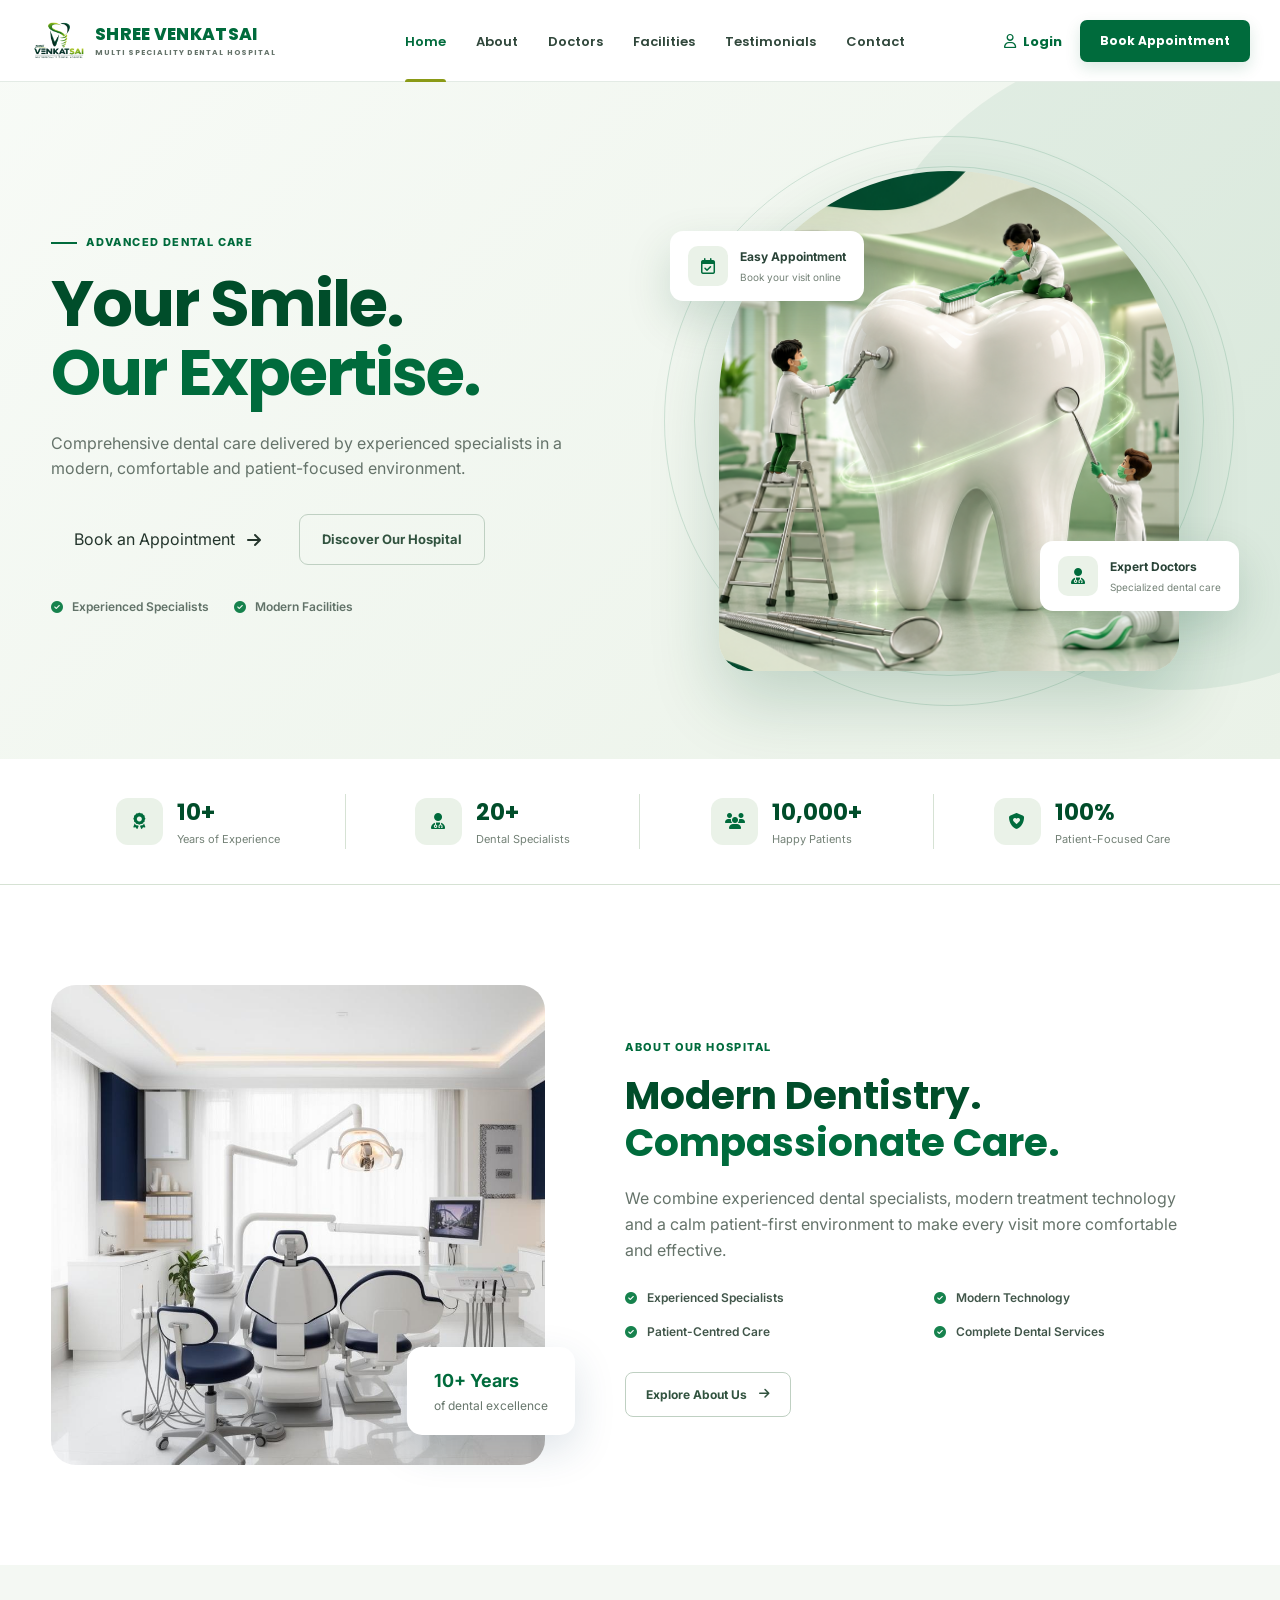
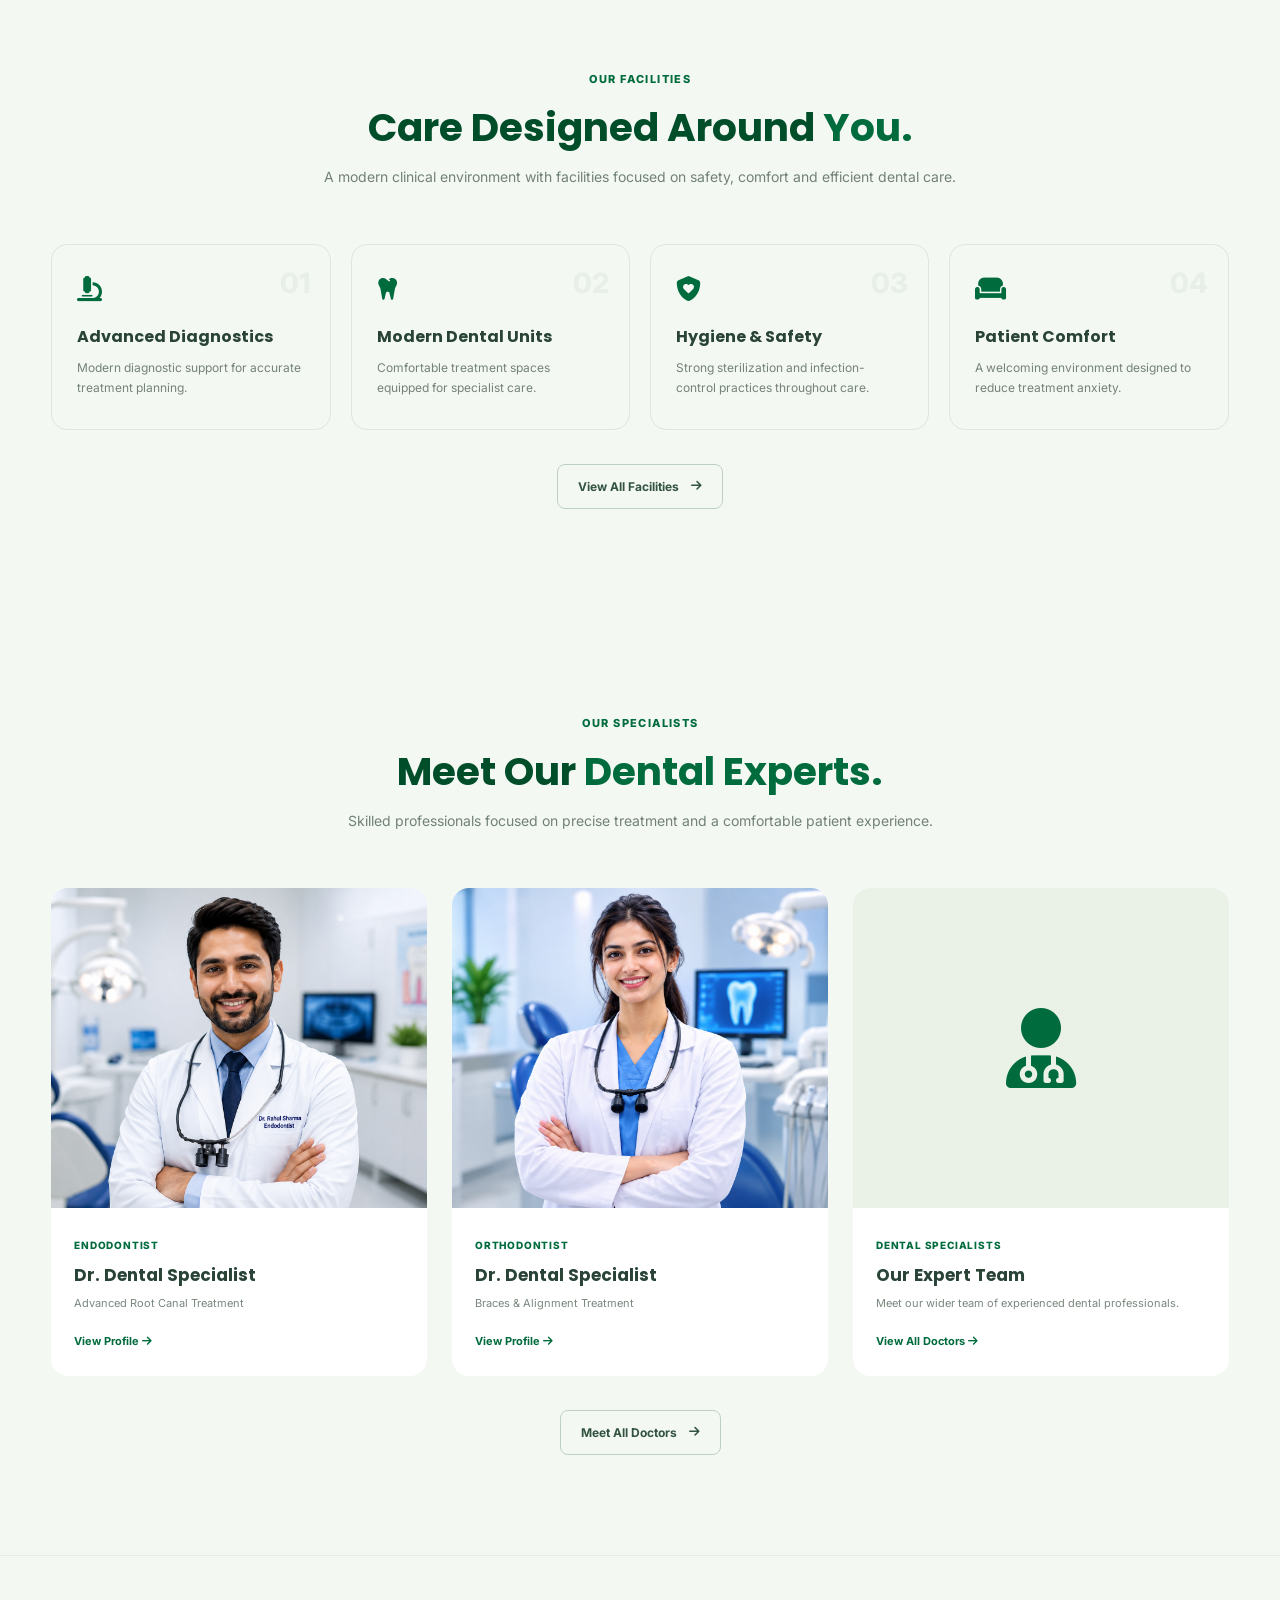
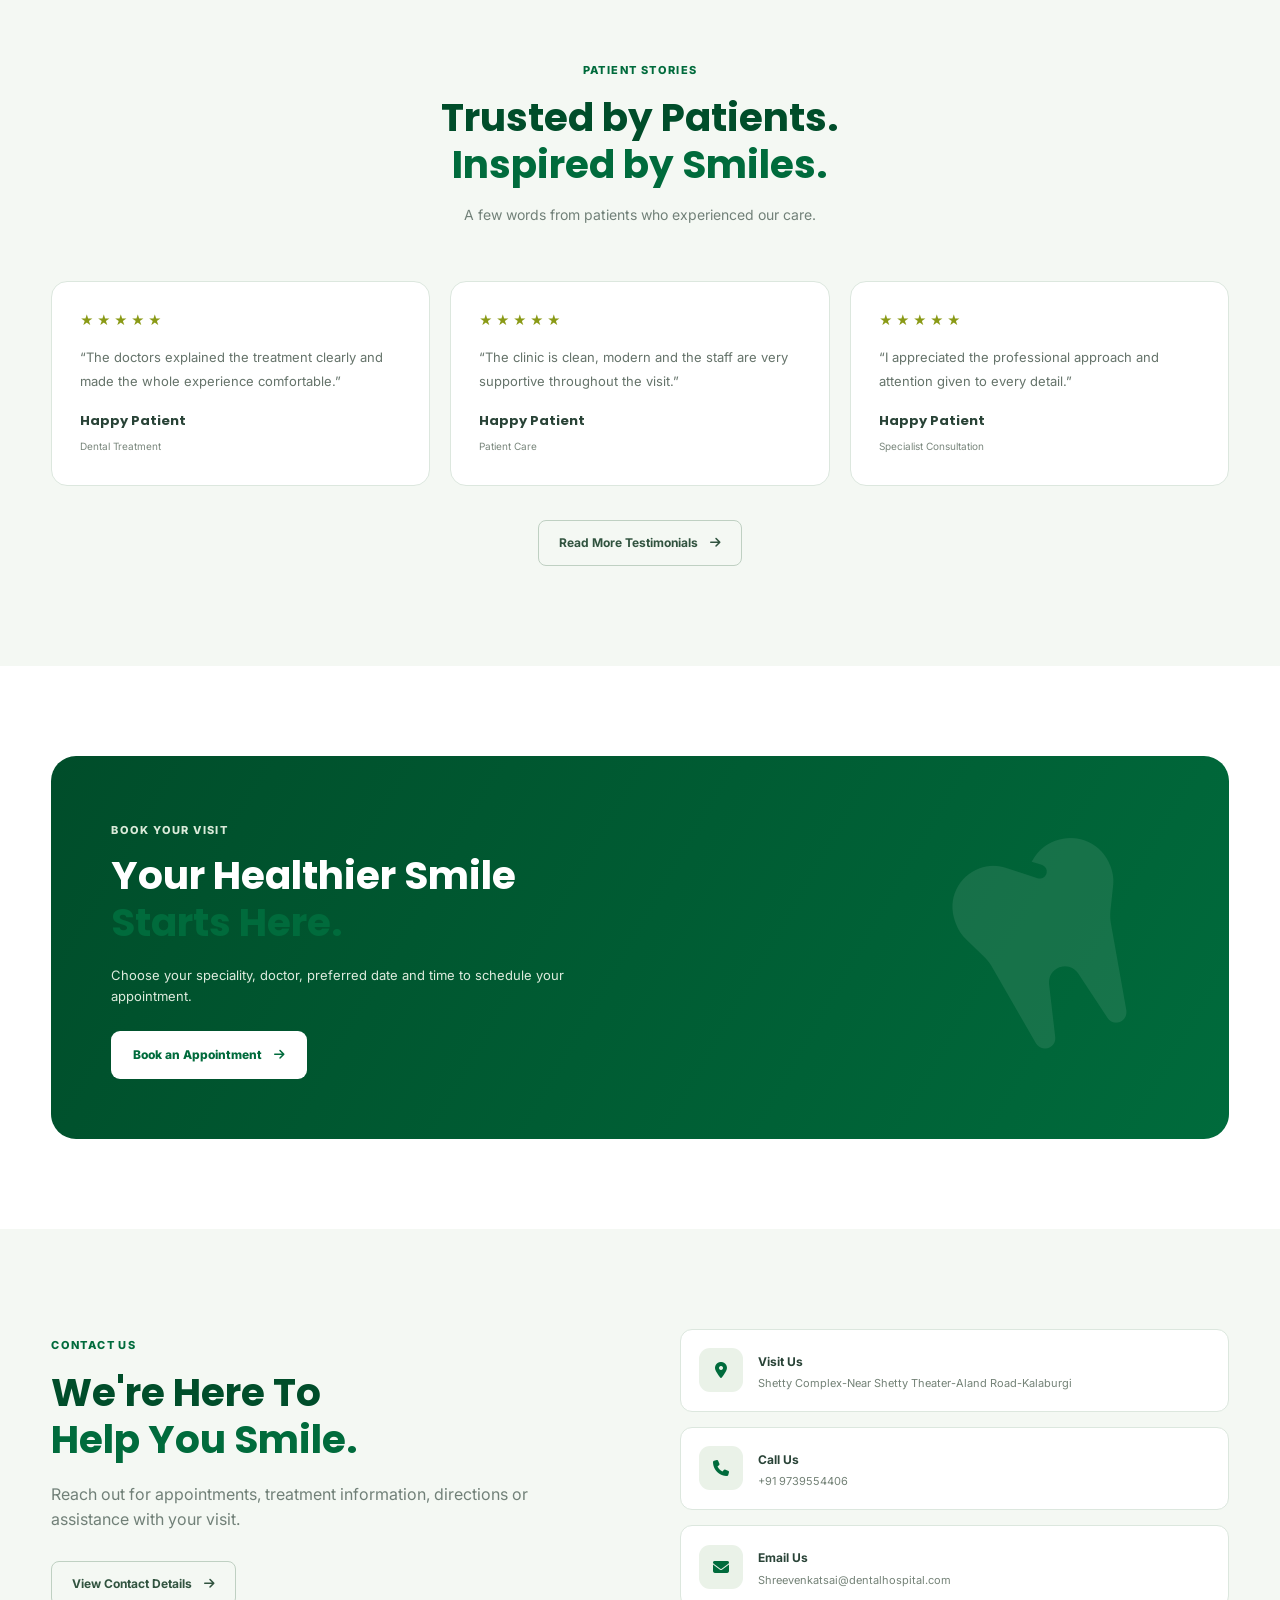
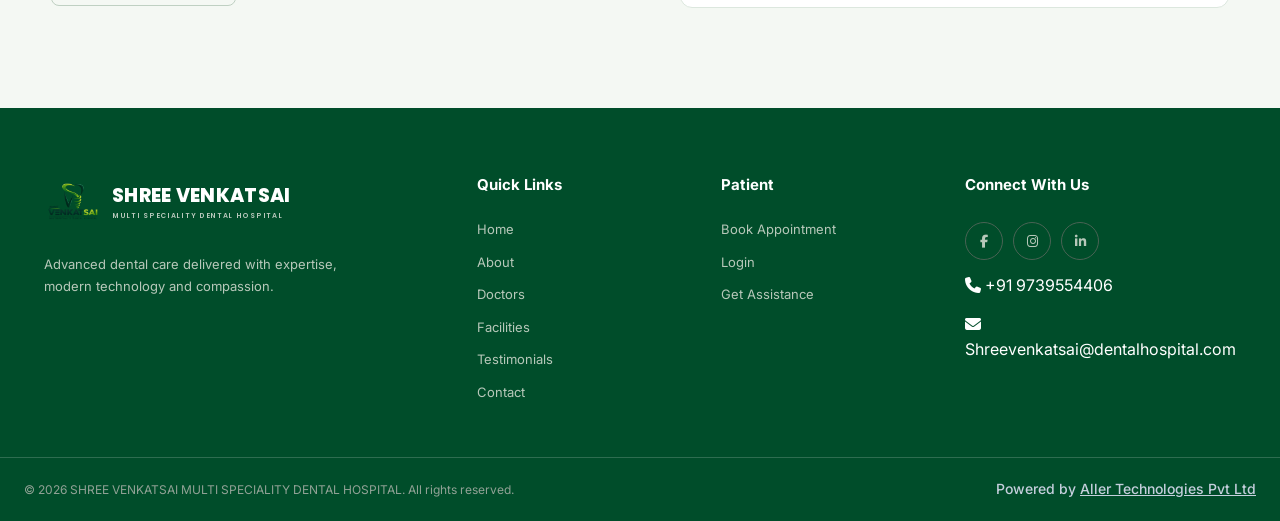
==== commit 78de1aeb: "frontend updated" ====
--- a/html/index.html
+++ b/html/index.html
@@ -23,14 +23,38 @@
             <small>MULTI SPECIALITY DENTAL HOSPITAL</small>
         </div>
 
-        <nav class="navbar" id="navbar" aria-label="Main navigation">
+        <!-- <nav class="navbar" id="navbar" aria-label="Main navigation">
             <a href="index.html#home" class="nav-link">Home</a>
             <a href="about.html" class="nav-link">About</a>
             <a href="doctors.html" class="nav-link">Doctors</a>
             <a href="facilities.html" class="nav-link">Facilities</a>
             <a href="testimonials.html" class="nav-link">Testimonials</a>
             <a href="contact.html" class="nav-link">Contact</a>
-        </nav>
+        </nav> -->
+        <nav class="navbar" id="navbar" aria-label="Main navigation">
+
+    <a href="index.html#home" class="nav-link">Home</a>
+    <a href="about.html" class="nav-link">About</a>
+    <a href="doctors.html" class="nav-link">Doctors</a>
+    <a href="facilities.html" class="nav-link">Facilities</a>
+    <a href="testimonials.html" class="nav-link">Testimonials</a>
+    <a href="contact.html" class="nav-link">Contact</a>
+
+    <!-- Mobile actions -->
+    <div class="mobile-nav-actions">
+
+        <a href="../login page/login.html" class="mobile-login">
+            <i class="fa-regular fa-user"></i>
+            Login
+        </a>
+
+        <a href="../book-appointment/book-appointment.html" class="nav-btn mobile-book-btn">
+            Book Appointment
+        </a>
+
+    </div>
+
+</nav>
 
         <div class="nav-actions">
             <a href="../login page/login.html" class="patient-login">
@@ -138,7 +162,12 @@
         <div class="container contact-grid">
             <div><span class="section-label">CONTACT US</span><h2>We're Here To<br><span>Help You Smile.</span></h2><p>Reach out for appointments, treatment information, directions or assistance with your visit.</p><a href="contact.html" class="outline-btn contact-preview-btn">View Contact Details <i class="fa-solid fa-arrow-right"></i></a></div>
             <div class="contact-details">
-                <div class="contact-item"><div class="contact-icon"><i class="fa-solid fa-location-dot"></i></div><div><strong>Visit Us</strong><p>Hospital Address, Karnataka, India</p></div></div>
+                <div class="contact-item"><div class="contact-icon"><i class="fa-solid fa-location-dot"></i></div><div><strong><a
+                        href="https://www.google.com/maps"
+                        target="_blank"
+                        rel="noopener noreferrer"
+                        class="google-review-btn"
+                    >Visit Us</a></strong><p>Shetty Complex-Near Shetty Theater-Aland Road-Kalaburgi</p></div></div></a>
                 <div class="contact-item"><div class="contact-icon"><i class="fa-solid fa-phone"></i></div><div><strong>Call Us</strong><p>+91 9739554406</p></div></div>
                 <div class="contact-item"><div class="contact-icon"><i class="fa-solid fa-envelope"></i></div><div><strong>Email Us</strong><p>Shreevenkatsai@dentalhospital.com</p></div></div>
             </div>
--- a/css/style.css
+++ b/css/style.css
@@ -1875,4 +1875,177 @@
     .powered-by {
         font-size: 13px;
     }
+}
+/* =========================================================
+   MOBILE NAVIGATION
+========================================================= */
+
+.mobile-nav-actions {
+    display: none;
+}
+
+@media (max-width: 850px) {
+
+    .navbar {
+        display: none;
+    }
+
+    .nav-actions {
+        display: none;
+    }
+
+    .menu-btn {
+        display: flex;
+        align-items: center;
+        justify-content: center;
+        position: relative;
+        z-index: 1100;
+    }
+
+    .navbar.mobile-open {
+        display: flex;
+        flex-direction: column;
+        align-items: stretch;
+        gap: 0;
+
+        position: absolute;
+        top: 100%;
+        left: 0;
+        right: 0;
+
+        width: 100%;
+        padding: 15px 20px 20px;
+
+        background: var(--off-white);
+
+        z-index: 1000;
+
+        box-shadow: 0 10px 25px rgba(0, 0, 0, 0.12);
+    }
+
+    .navbar.mobile-open .nav-link {
+        display: flex;
+        align-items: center;
+
+        width: 100%;
+        min-height: 48px;
+
+        padding: 0 10px;
+
+        font-size: 14px;
+    }
+
+    .mobile-nav-actions {
+        display: flex;
+        flex-direction: column;
+        gap: 10px;
+
+        width: 100%;
+
+        margin-top: 12px;
+        padding-top: 15px;
+
+        border-top: 1px solid var(--border-green);
+    }
+
+    .mobile-login {
+        display: flex;
+        align-items: center;
+        justify-content: center;
+
+        width: 100%;
+        min-height: 44px;
+
+        text-decoration: none;
+        font-family: "Poppins", sans-serif;
+        font-size: 13px;
+        font-weight: 600;
+
+        color: var(--text-dark);
+    }
+
+    .mobile-book-btn {
+        display: flex;
+
+        width: 100%;
+        min-height: 46px;
+
+        padding: 0 15px;
+
+        position: relative;
+        z-index: 1001;
+
+        pointer-events: auto;
+    }
+}
+@media (max-width: 768px) {
+
+    .footer-bottom {
+        flex-direction: column;
+        text-align: center;
+        gap: 10px;
+    }
+
+    .footer-bottom p,
+    .powered-by {
+        font-size: 13px;
+    }
+}
+@media (max-width: 850px) {
+
+    .hero-content {
+        position: relative;
+        z-index: 10;
+    }
+
+    .hero-buttons {
+        position: relative;
+        z-index: 20;
+    }
+
+    .hero-buttons a {
+        position: relative;
+        z-index: 21;
+        pointer-events: auto;
+    }
+
+    .hero-background,
+    .hero-circle,
+    .floating-card {
+        pointer-events: none;
+    }
+}
+
+
+
+/* =========================================================
+   MOBILE HERO - FIX BUTTON CLICK
+========================================================= */
+
+.hero-background {
+    pointer-events: none;
+}
+
+.hero-circle {
+    pointer-events: none;
+}
+
+.floating-card {
+    pointer-events: none;
+}
+
+.hero-content {
+    position: relative;
+    z-index: 10;
+}
+
+.hero-buttons {
+    position: relative;
+    z-index: 20;
+}
+
+.hero-buttons a {
+    position: relative;
+    z-index: 21;
+    pointer-events: auto;
 }
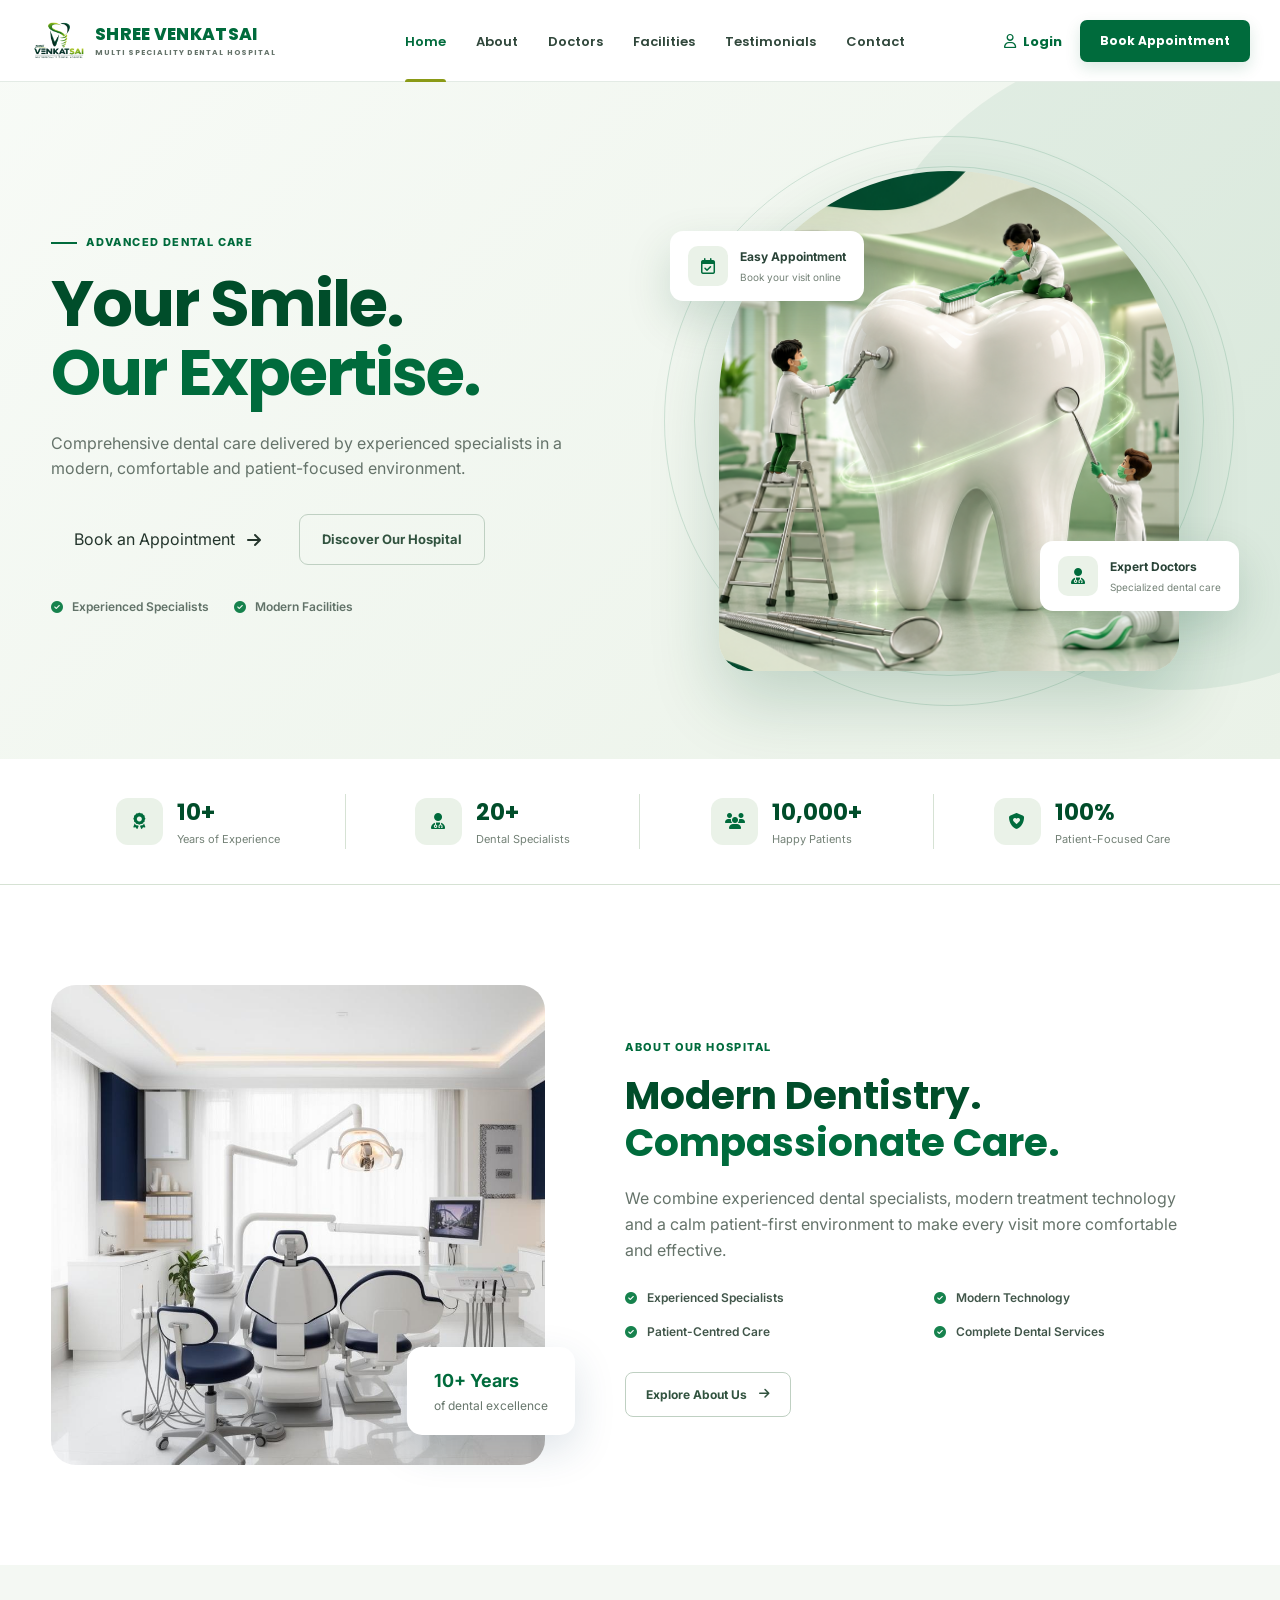
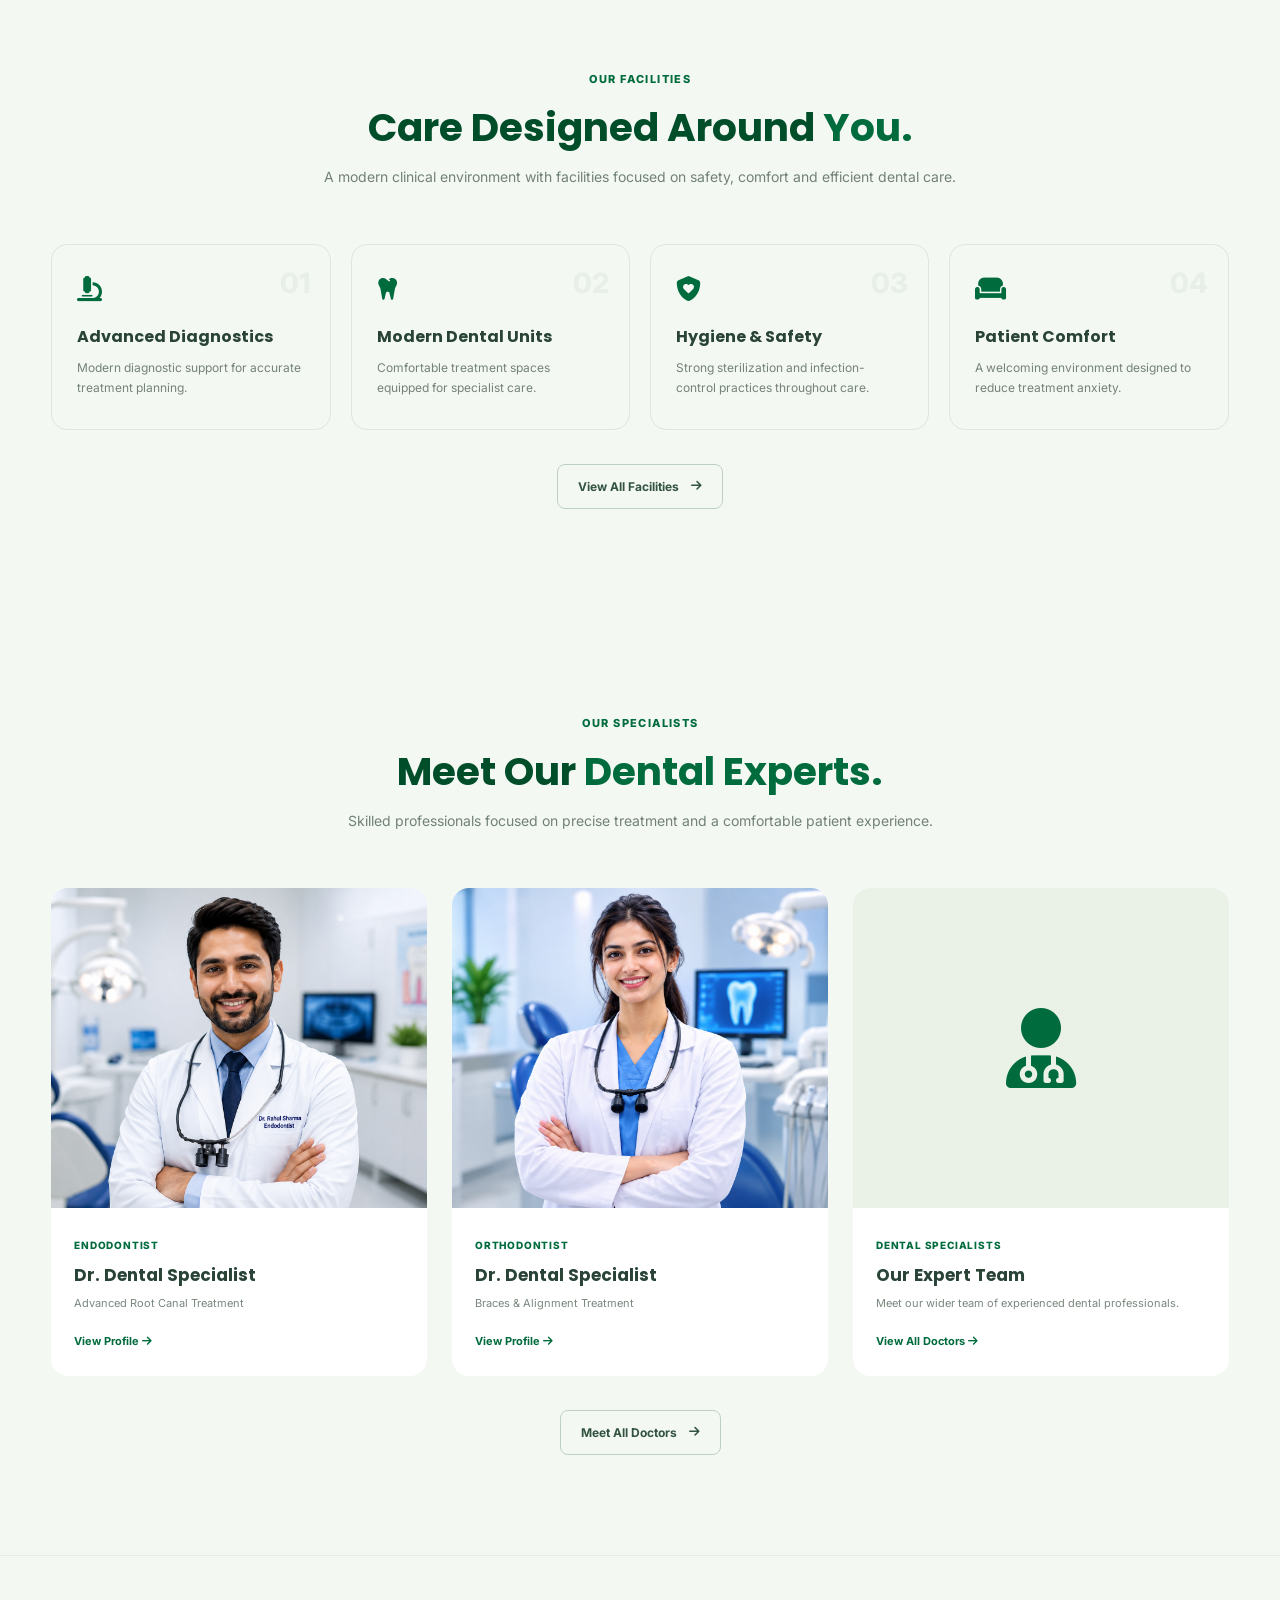
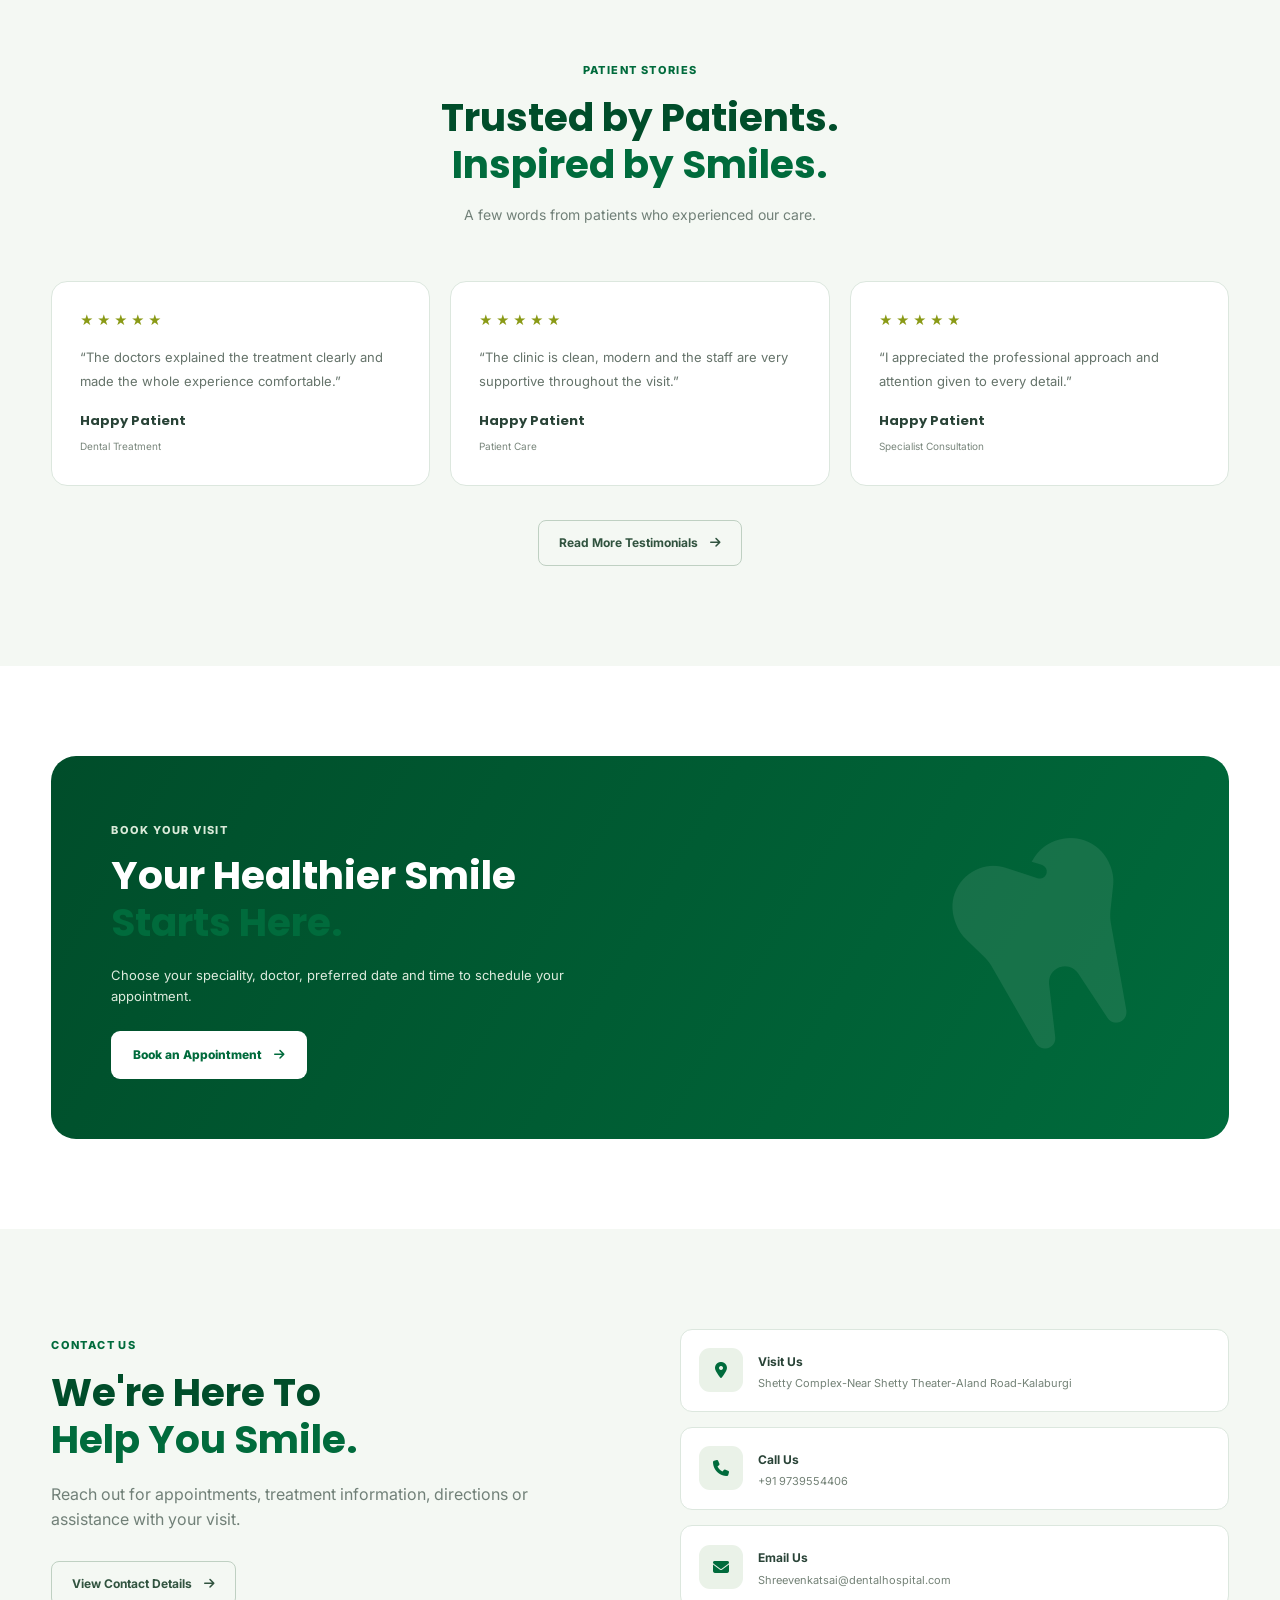
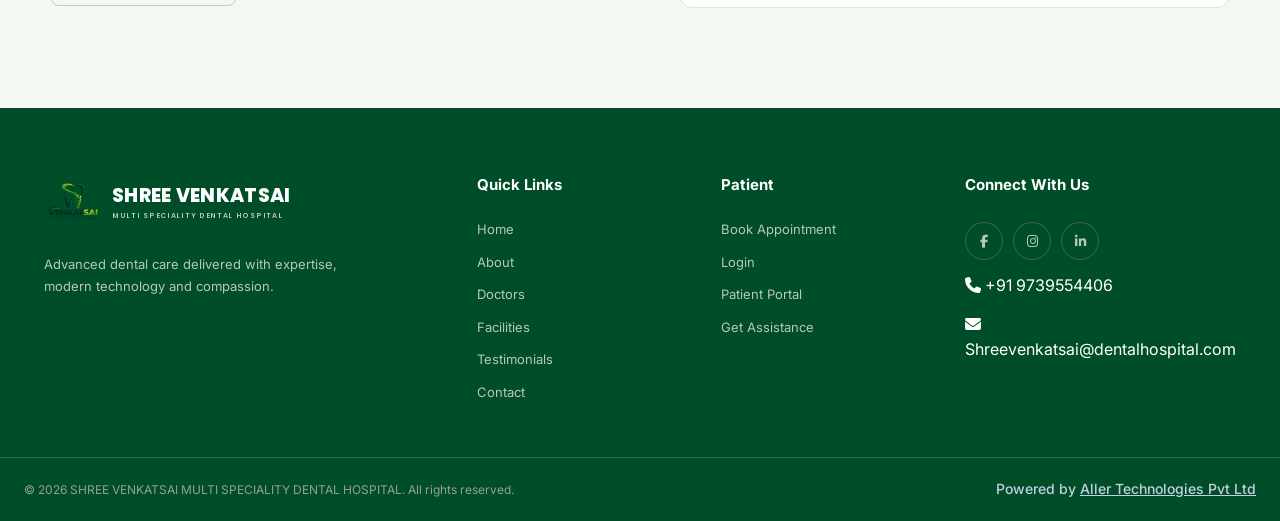
==== commit a1a32c9d: "final deployed" ====
--- a/html/index.html
+++ b/html/index.html
@@ -201,7 +201,7 @@
             <h4>Patient</h4>
             <a href="../book-appointment/book-appointment.html">Book Appointment</a>
             <a href="../login page/login.html">Login</a>
-            <!-- <a href="../patient_index/patient_index.html">Patient Portal</a> -->
+            <a href="../patient_index/patient_index.php">Patient Portal</a>
             <a href="contact.html">Get Assistance</a>
         </div>
 
@@ -209,8 +209,8 @@
             <h4>Connect With Us</h4>
             <div class="social-links">
                 <a href="https://www.facebook.com/DentalClinicGulbarga/" aria-label="Facebook"><i class="fa-brands fa-facebook-f"></i></a>
-                <a href="#" aria-label="Instagram"><i class="fa-brands fa-instagram"></i></a>
-                <a href="#" aria-label="LinkedIn"><i class="fa-brands fa-linkedin-in"></i></a>
+                <a href="#" aria-label="Instagram (coming soon)" aria-disabled="true" tabindex="-1" onclick="return false;" title="Coming soon"><i class="fa-brands fa-instagram"></i></a>
+                <a href="#" aria-label="LinkedIn (coming soon)" aria-disabled="true" tabindex="-1" onclick="return false;" title="Coming soon"><i class="fa-brands fa-linkedin-in"></i></a>
             </div>
             <p class="footer-contact-note"><i class="fa-solid fa-phone"></i> +91 9739554406  </p>
             <p class="footer-contact-note"><i class="fa-solid fa-envelope"></i> Shreevenkatsai@dentalhospital.com</p>
